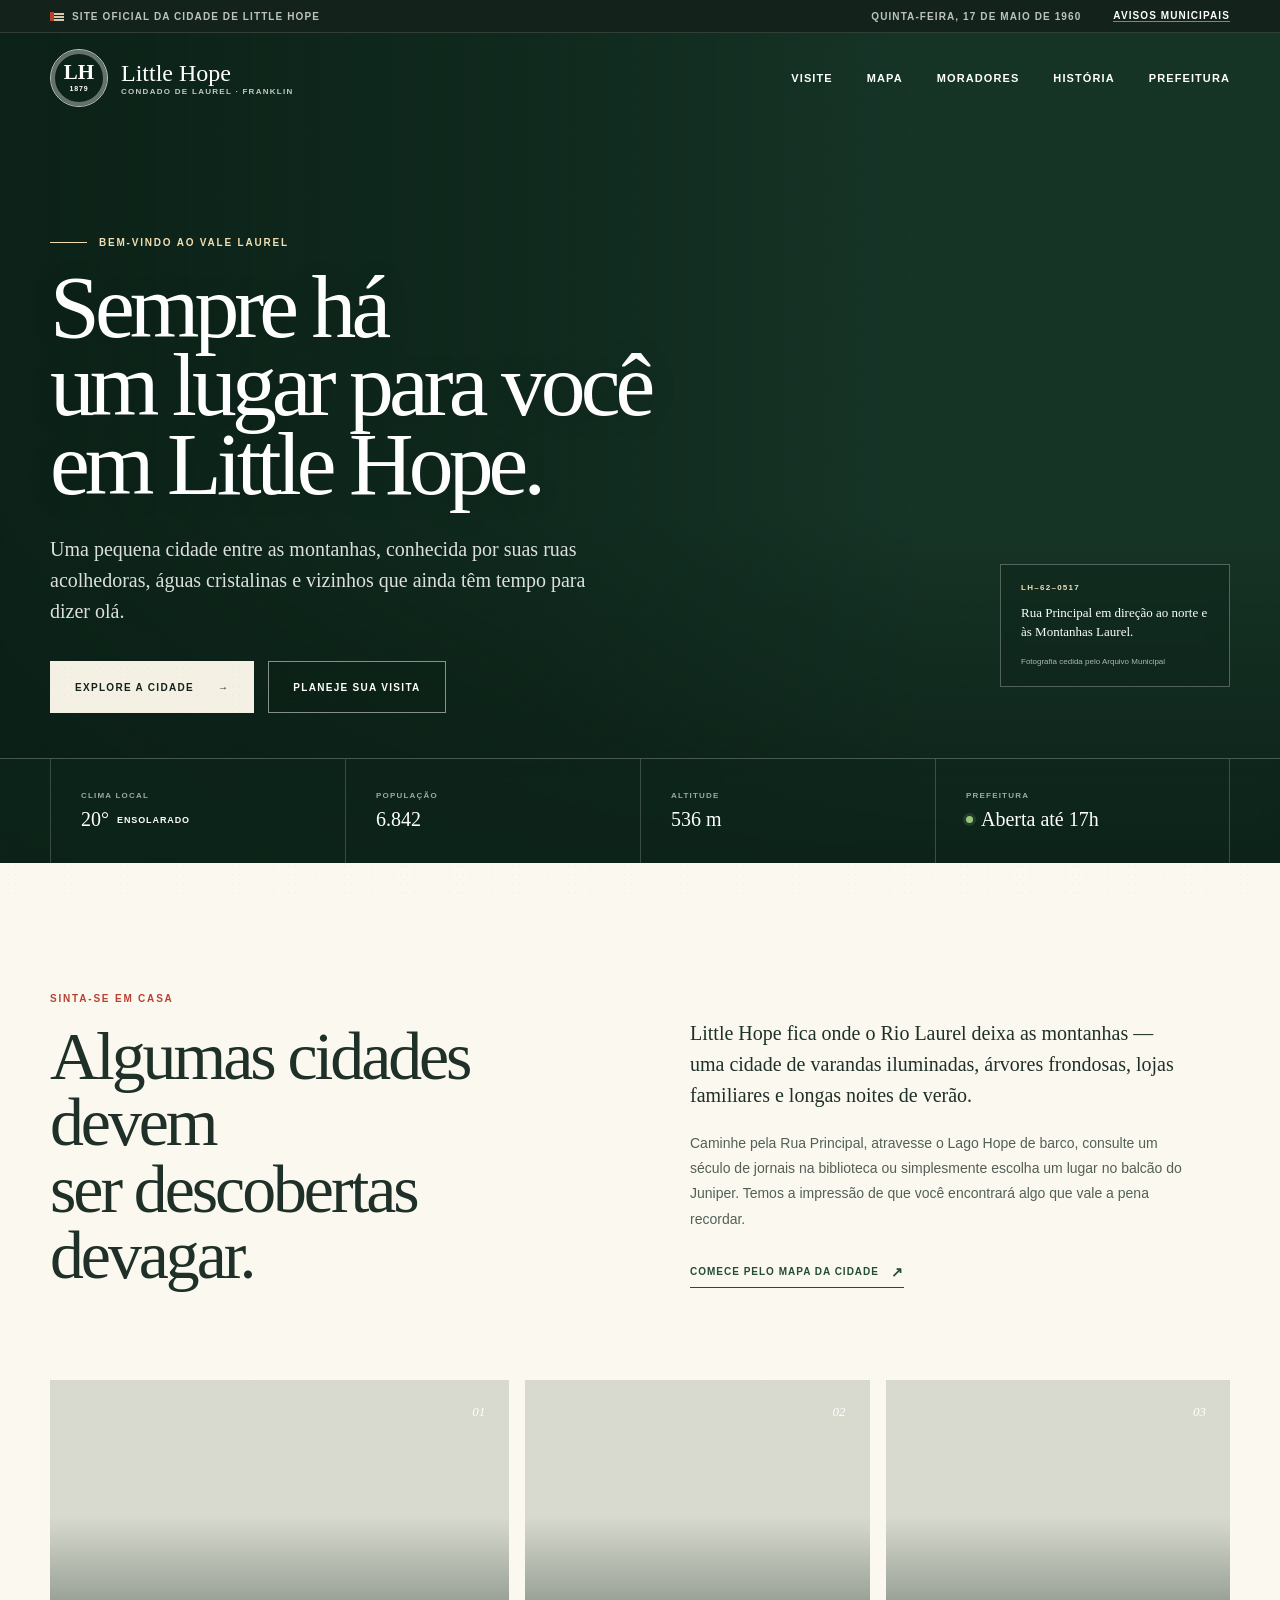
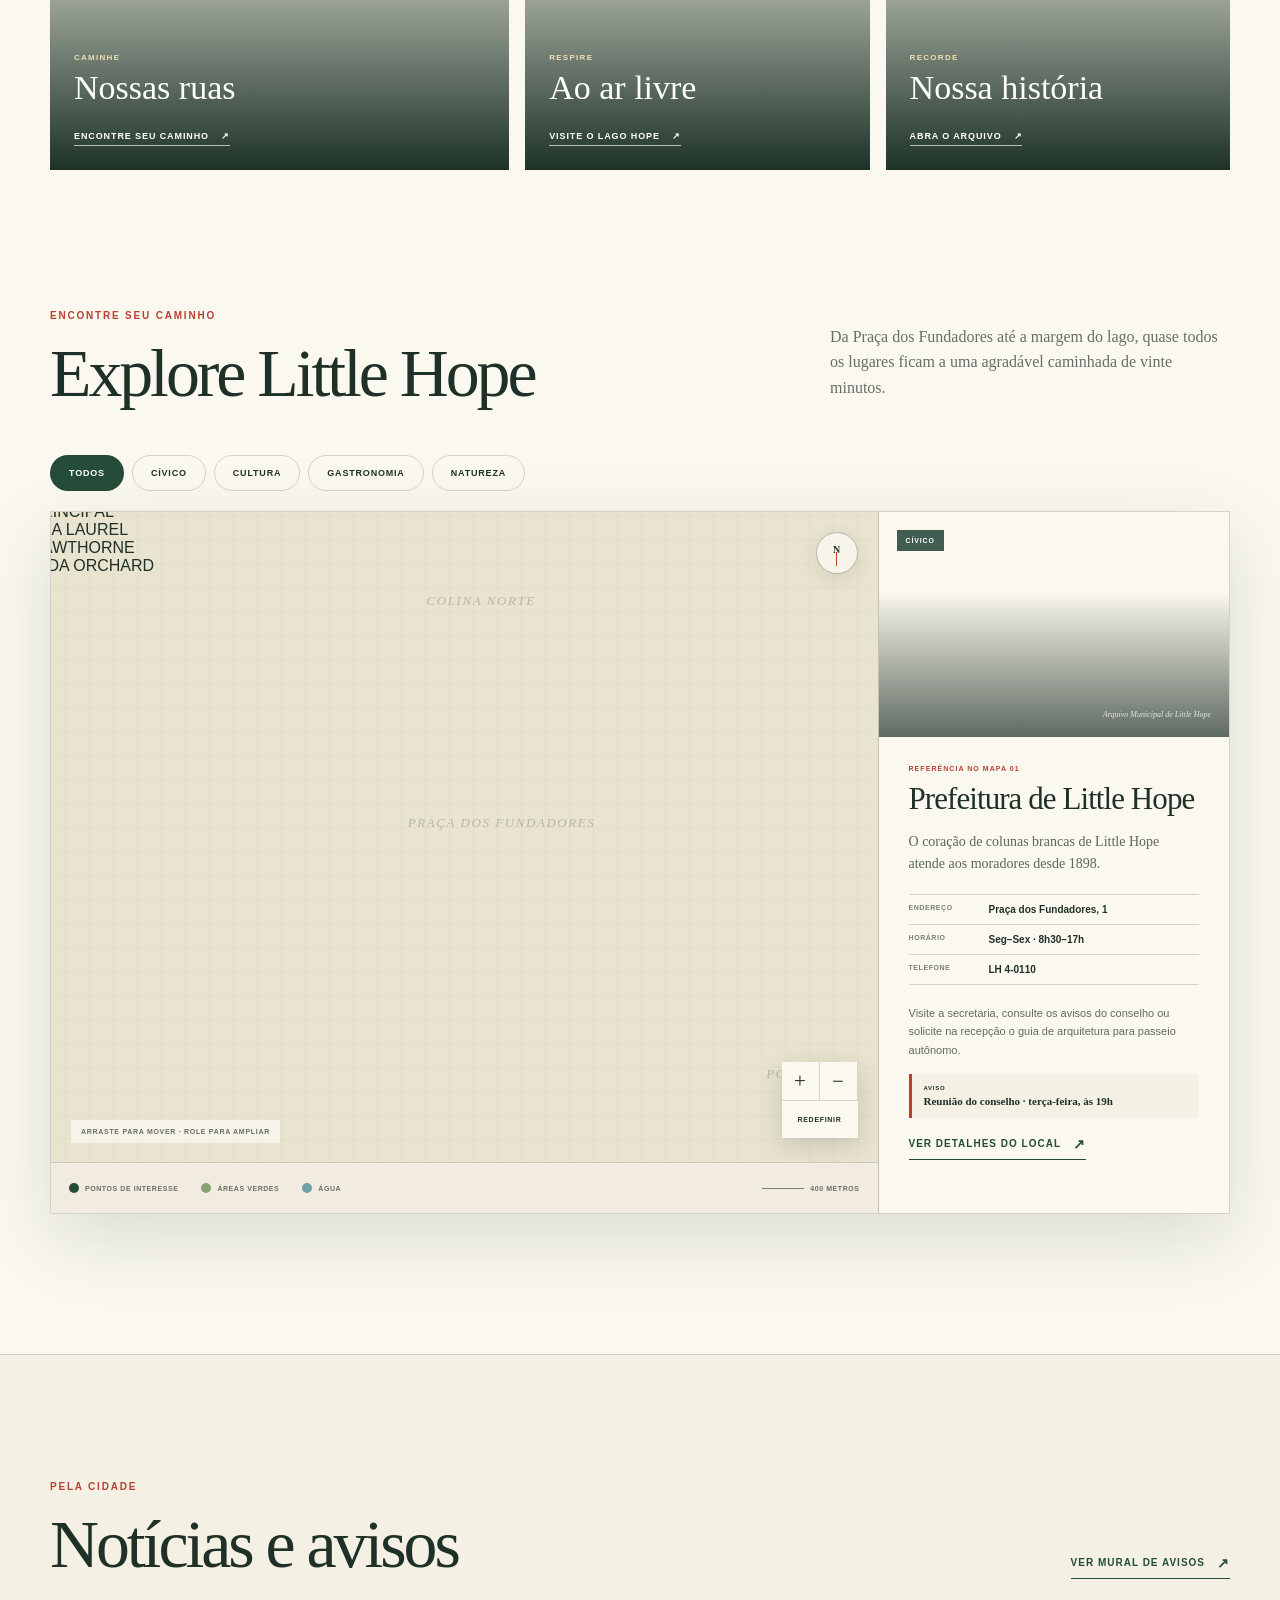
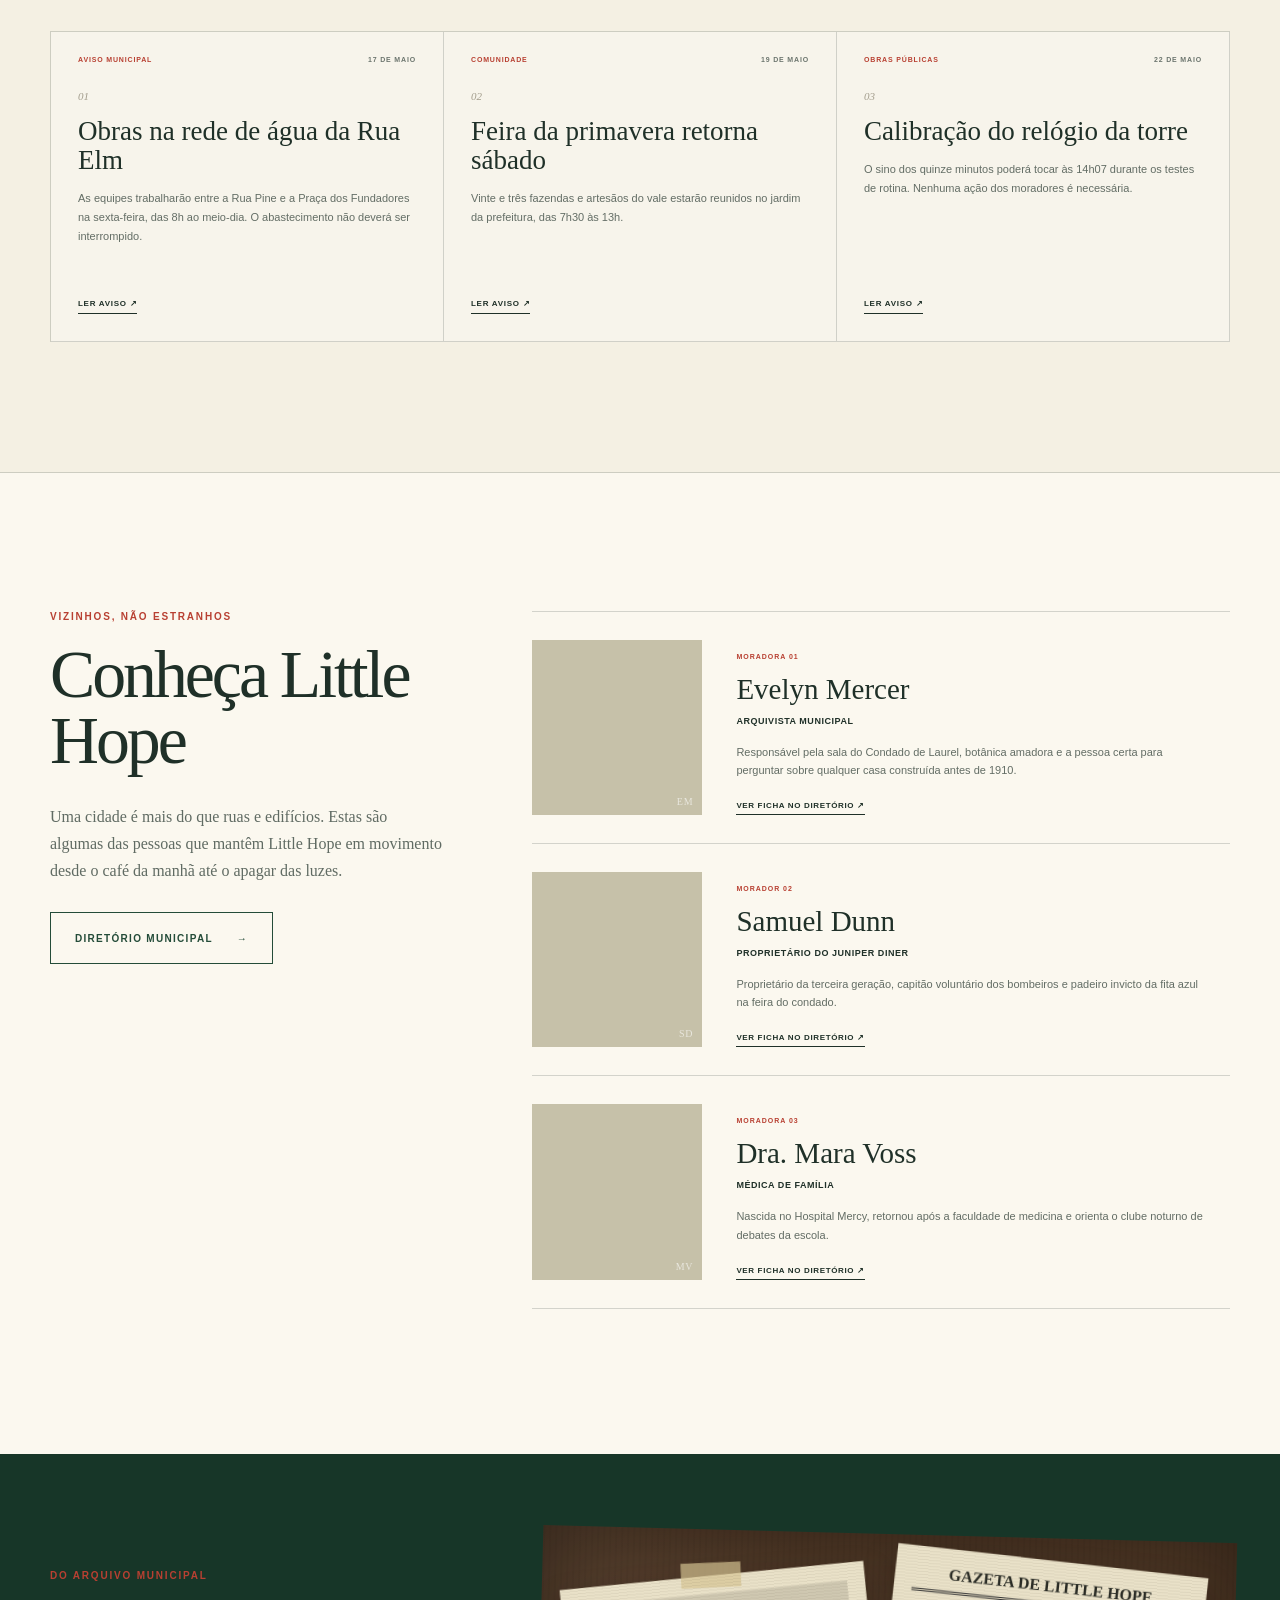
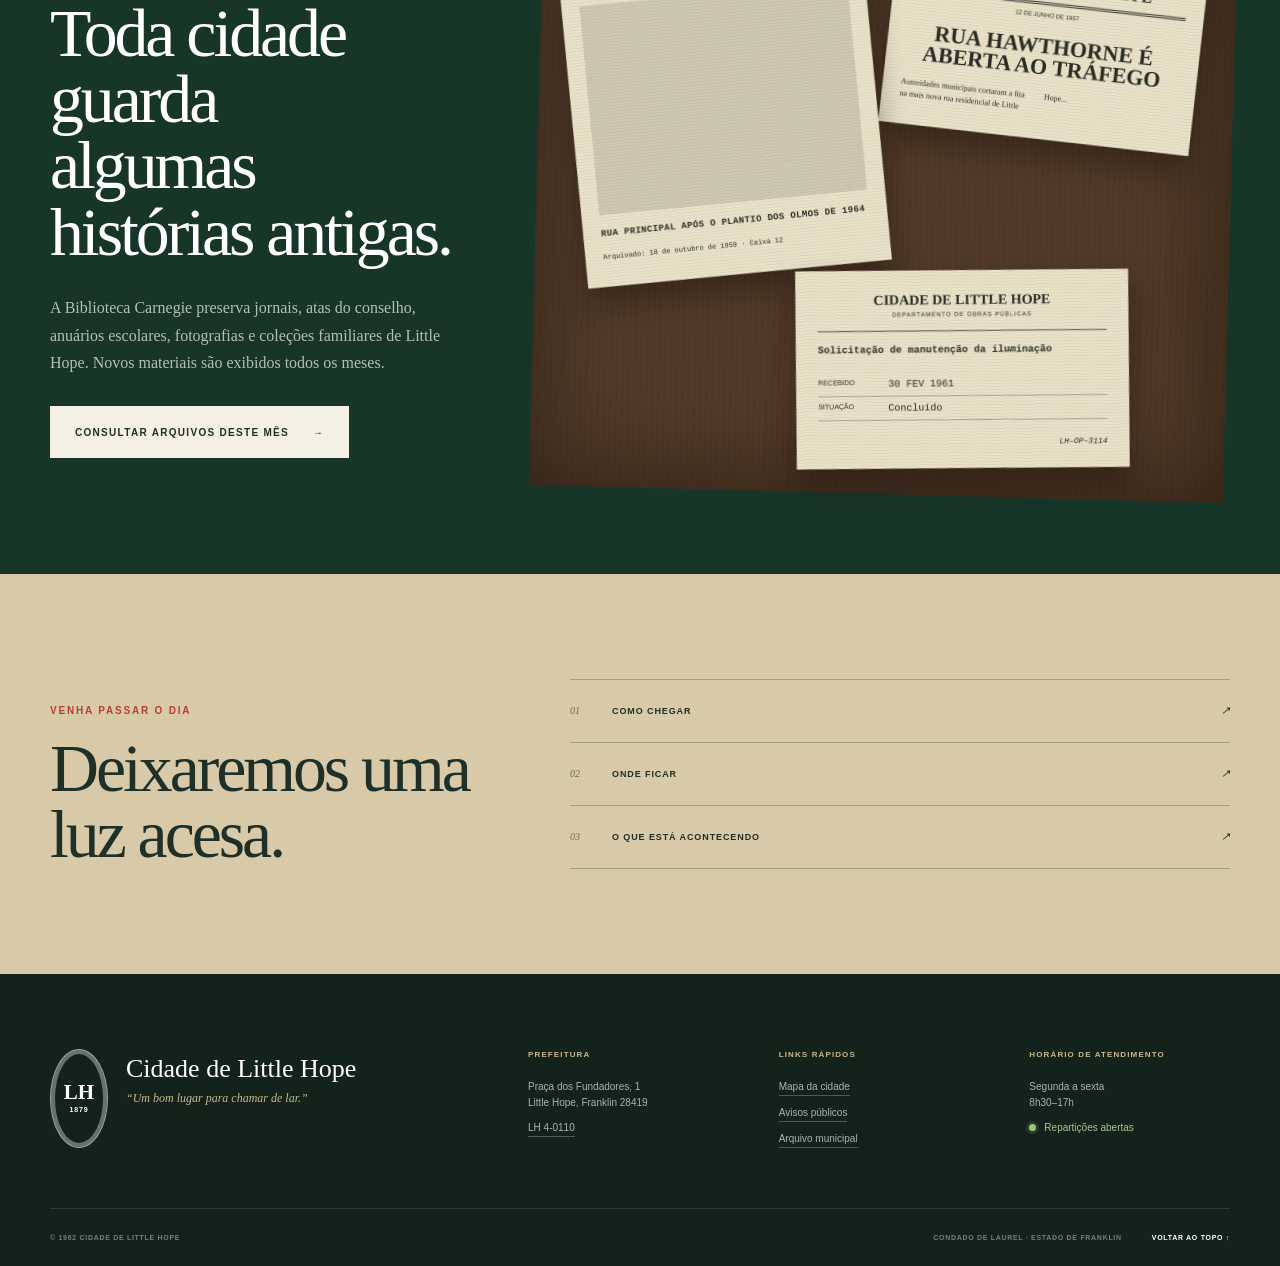
==== index.html @ f5006bf2 "fix organizacao de arquivos" ====
<!doctype html>
<html lang="pt-BR">

<head>
    <meta charset="utf-8">
    <meta name="viewport" content="width=device-width, initial-scale=1">
    <meta name="description" content="Planeje sua visita, explore o mapa e descubra a vida em Little Hope, Franklin.">
    <title>Little Hope, Franklin | Site Oficial da Cidade</title>
    <link rel="stylesheet" href="../CSSs/style.css">
</head>

<body>
    <a class="skip-link" href="#main-content">Ir para o conteúdo principal</a>

    <div class="civic-bar">
        <div class="section-shell civic-bar-inner">
            <span class="official-mark"><i></i> Site oficial da cidade de Little Hope</span>
            <span>Quinta-feira, 17 de maio de 1960</span>
            <a href="#notices">Avisos municipais</a>
        </div>
    </div>

    <header class="site-header" id="site-header">
        <div class="section-shell header-inner">
            <a class="town-brand" href="#top" aria-label="Página inicial de Little Hope">
                <span class="town-seal"><b>LH</b><i>1879</i></span>
                <span><b>Little Hope</b><small>Condado de Laurel · Franklin</small></span>
            </a>
            <button type="button" class="menu-button" id="menu-button" aria-expanded="false"
                aria-controls="primary-nav">
                <span></span><span></span><span></span><b>Abrir menu</b>
            </button>
            <nav id="primary-nav" class="primary-nav" aria-label="Navegação principal">
                <a href="#visit">Visite</a>
                <a href="#map">Mapa</a>
                <a href="#people">Moradores</a>
                <a href="#archives">História</a>
                <a href="#notices">Prefeitura</a>
            </nav>
        </div>
    </header>

    <main>
        <section class="hero" id="top" aria-labelledby="hero-title">
            <div class="hero-photo" role="img" aria-label="Rua Principal de Little Hope diante das Montanhas Laurel">
            </div>
            <div class="hero-scrim"></div>
            <div class="section-shell hero-inner">
                <div class="hero-copy">
                    <p class="hero-kicker"><span></span> Bem-vindo ao Vale Laurel</p>
                    <h1 id="hero-title">Sempre há<br>um lugar para você<br>em Little Hope.</h1>
                    <p>Uma pequena cidade entre as montanhas, conhecida por suas ruas acolhedoras, águas cristalinas e
                        vizinhos que ainda têm tempo para dizer olá.</p>
                    <div class="hero-actions">
                        <a class="button button-primary" href="#map">Explore a cidade <span>→</span></a>
                        <a class="button button-quiet" href="#visit">Planeje sua visita</a>
                    </div>
                </div>
                <div class="hero-postcard" aria-label="Legenda da fotografia">
                    <span>LH–62–0517</span>
                    <p>Rua Principal em direção ao norte e às Montanhas Laurel.</p>
                    <small>Fotografia cedida pelo Arquivo Municipal</small>
                </div>
            </div>
            <div class="hero-stats">
                <div class="section-shell hero-stats-inner">
                    <div><span>Clima local</span><b>20° <small>Ensolarado</small></b></div>
                    <div><span>População</span><b>6.842</b></div>
                    <div><span>Altitude</span><b>536 m</b></div>
                    <div><span>Prefeitura</span><b><i class="open-dot"></i> Aberta até 17h</b></div>
                </div>
            </div>
        </section>

        <div id="main-content">
            <section class="welcome section-shell" id="visit" aria-labelledby="welcome-title">
                <div class="welcome-intro">
                    <p class="eyebrow">Sinta-se em casa</p>
                    <h2 id="welcome-title">Algumas cidades devem<br>ser descobertas devagar.</h2>
                </div>
                <div class="welcome-copy">
                    <p class="large-copy">Little Hope fica onde o Rio Laurel deixa as montanhas — uma cidade de varandas
                        iluminadas, árvores frondosas, lojas familiares e longas noites de verão.</p>
                    <p>Caminhe pela Rua Principal, atravesse o Lago Hope de barco, consulte um século de jornais na
                        biblioteca ou simplesmente escolha um lugar no balcão do Juniper. Temos a impressão de que você
                        encontrará algo que vale a pena recordar.</p>
                    <a class="text-link" href="#map">Comece pelo mapa da cidade <span aria-hidden="true">↗</span></a>
                </div>
                <div class="welcome-cards">
                    <article class="welcome-card card-mainstreet">
                        <div class="card-index">01</div>
                        <div>
                            <p>Caminhe</p>
                            <h3>Nossas ruas</h3><a href="#map">Encontre seu caminho <span>↗</span></a>
                        </div>
                    </article>
                    <article class="welcome-card card-lake">
                        <div class="card-index">02</div>
                        <div>
                            <p>Respire</p>
                            <h3>Ao ar livre</h3><a href="#map">Visite o Lago Hope <span>↗</span></a>
                        </div>
                    </article>
                    <article class="welcome-card card-history">
                        <div class="card-index">03</div>
                        <div>
                            <p>Recorde</p>
                            <h3>Nossa história</h3><a href="#archives">Abra o arquivo <span>↗</span></a>
                        </div>
                    </article>
                </div>
            </section>

            <section class="map-section section-shell" id="map" aria-labelledby="map-title">
                <div class="section-heading map-heading">
                    <div>
                        <p class="eyebrow">Encontre seu caminho</p>
                        <h2 id="map-title">Explore Little Hope</h2>
                    </div>
                    <p>Da Praça dos Fundadores até a margem do lago, quase todos os lugares ficam a uma agradável
                        caminhada de vinte minutos.</p>
                </div>

                <div class="map-filter" aria-label="Filtrar locais do mapa">
                    <button type="button" class="active" data-category="All" aria-pressed="true">Todos</button>
                    <button type="button" data-category="Civic" aria-pressed="false">Cívico</button>
                    <button type="button" data-category="Culture" aria-pressed="false">Cultura</button>
                    <button type="button" data-category="Dining" aria-pressed="false">Gastronomia</button>
                    <button type="button" data-category="Outdoors" aria-pressed="false">Natureza</button>
                </div>

                <div class="map-layout">
                    <div class="map-frame">
                        <div class="map-viewport" id="map-viewport" role="application"
                            aria-label="Mapa interativo de Little Hope. Arraste para mover e use os controles de zoom.">
                            <div class="map-canvas" id="map-canvas">
                                <div class="map-mountains mountains-one"></div>
                                <div class="map-mountains mountains-two"></div>
                                <div class="map-river"></div>
                                <div class="map-lake"><span>LAGO HOPE</span></div>
                                <div class="railway"><span>FERROVIA DO VALE LAUREL</span></div>
                                <div class="road main-road"><span>RUA PRINCIPAL</span></div>
                                <div class="road laurel-road"><span>AVENIDA LAUREL</span></div>
                                <div class="road hawthorne-road"><span>RUA HAWTHORNE</span></div>
                                <div class="road orchard-road"><span>ALAMEDA ORCHARD</span></div>
                                <div class="park-patch park-one"></div>
                                <div class="park-patch park-two"></div>
                                <div class="orchard" aria-hidden="true">
                                    <i></i><i></i><i></i><i></i><i></i><i></i><i></i><i></i><i></i><i></i><i></i><i></i><i></i><i></i><i></i><i></i><i></i><i></i><i></i><i></i>
                                </div>
                                <div class="town-block block-one"></div>
                                <div class="town-block block-two"></div>
                                <div class="town-block block-three"></div>
                                <div class="town-block block-four"></div>
                                <div id="map-markers"></div>
                                <p class="map-district district-north">COLINA NORTE</p>
                                <p class="map-district district-center">PRAÇA DOS FUNDADORES</p>
                                <p class="map-district district-south">POMAR SUL</p>
                            </div>
                            <div class="map-compass" aria-hidden="true"><b>N</b><i></i></div>
                            <div class="map-controls" aria-label="Controles do mapa">
                                <button type="button" id="zoom-in" aria-label="Aumentar zoom">+</button>
                                <button type="button" id="zoom-out" aria-label="Diminuir zoom">−</button>
                                <button type="button" class="reset-map" id="reset-map">Redefinir</button>
                            </div>
                            <p class="map-hint">Arraste para mover · Role para ampliar</p>
                        </div>
                        <div class="map-key"><span><i class="key-civic"></i> Pontos de interesse</span><span><i
                                    class="key-park"></i> Áreas verdes</span><span><i class="key-water"></i>
                                Água</span><span class="map-scale">400 metros</span></div>
                    </div>

                    <aside class="place-panel" id="place-panel" aria-live="polite">
                        <div class="place-photo place-photo-town-hall" id="place-photo"><span
                                id="place-category">Cívico</span>
                            <p>Arquivo Municipal de Little Hope</p>
                        </div>
                        <div class="place-copy">
                            <p class="place-number" id="place-number">Referência no mapa 01</p>
                            <h3 id="place-name">Prefeitura de Little Hope</h3>
                            <p class="place-description" id="place-description">O coração de colunas brancas de Little
                                Hope atende aos moradores desde 1898.</p>
                            <dl>
                                <div>
                                    <dt>Endereço</dt>
                                    <dd id="place-address">Praça dos Fundadores, 1</dd>
                                </div>
                                <div>
                                    <dt>Horário</dt>
                                    <dd id="place-hours">Seg–Sex · 8h30–17h</dd>
                                </div>
                                <div>
                                    <dt>Telefone</dt>
                                    <dd id="place-phone">LH 4-0110</dd>
                                </div>
                            </dl>
                            <p class="place-detail" id="place-detail">Visite a secretaria, consulte os avisos do
                                conselho ou solicite na recepção o guia de arquitetura para passeio autônomo.</p>
                            <div class="place-note"><span>Aviso</span><b id="place-note">Reunião do conselho ·
                                    terça-feira, às 19h</b></div>
                            <button class="text-link" type="button">Ver detalhes do local <span>↗</span></button>
                        </div>
                    </aside>
                </div>
            </section>

            <section class="notices" id="notices" aria-labelledby="notices-title">
                <div class="section-shell">
                    <div class="section-heading notice-heading">
                        <div>
                            <p class="eyebrow">Pela cidade</p>
                            <h2 id="notices-title">Notícias e avisos</h2>
                        </div><a class="text-link" href="#notices">Ver mural de avisos <span>↗</span></a>
                    </div>
                    <div class="notice-grid">
                        <article class="notice-card">
                            <div class="notice-meta"><span>Aviso Municipal</span><time>17 de maio</time></div><span
                                class="notice-index">01</span>
                            <h3>Obras na rede de água da Rua Elm</h3>
                            <p>As equipes trabalharão entre a Rua Pine e a Praça dos Fundadores na sexta-feira, das 8h
                                ao meio-dia. O abastecimento não deverá ser interrompido.</p><a href="#notices">Ler
                                aviso <span>↗</span></a>
                        </article>
                        <article class="notice-card">
                            <div class="notice-meta"><span>Comunidade</span><time>19 de maio</time></div><span
                                class="notice-index">02</span>
                            <h3>Feira da primavera retorna sábado</h3>
                            <p>Vinte e três fazendas e artesãos do vale estarão reunidos no jardim da prefeitura, das
                                7h30 às 13h.</p><a href="#notices">Ler aviso <span>↗</span></a>
                        </article>
                        <article class="notice-card">
                            <div class="notice-meta"><span>Obras Públicas</span><time>22 de maio</time></div><span
                                class="notice-index">03</span>
                            <h3>Calibração do relógio da torre</h3>
                            <p>O sino dos quinze minutos poderá tocar às 14h07 durante os testes de rotina. Nenhuma ação
                                dos moradores é necessária.</p><a href="#notices">Ler aviso <span>↗</span></a>
                        </article>
                    </div>
                </div>
            </section>

            <section class="people section-shell" id="people" aria-labelledby="people-title">
                <div class="people-intro">
                    <p class="eyebrow">Vizinhos, não estranhos</p>
                    <h2 id="people-title">Conheça Little Hope</h2>
                    <p>Uma cidade é mais do que ruas e edifícios. Estas são algumas das pessoas que mantêm Little Hope
                        em movimento desde o café da manhã até o apagar das luzes.</p><a class="button button-outline"
                        href="#people">Diretório municipal <span>→</span></a>
                </div>
                <div class="resident-list">
                    <article class="resident-card">
                        <div class="resident-portrait portrait-elf" aria-hidden="true"><i
                                class="portrait-ear left"></i><i class="portrait-ear right"></i><span>EM</span></div>
                        <div class="resident-copy"><span>Moradora 01</span>
                            <h3>Evelyn Mercer</h3><b>Arquivista Municipal</b>
                            <p>Responsável pela sala do Condado de Laurel, botânica amadora e a pessoa certa para
                                perguntar sobre qualquer casa construída antes de 1910.</p><button type="button">Ver
                                ficha no diretório <span>↗</span></button>
                        </div>
                    </article>
                    <article class="resident-card">
                        <div class="resident-portrait portrait-dwarf" aria-hidden="true"><span>SD</span></div>
                        <div class="resident-copy"><span>Morador 02</span>
                            <h3>Samuel Dunn</h3><b>Proprietário do Juniper Diner</b>
                            <p>Proprietário da terceira geração, capitão voluntário dos bombeiros e padeiro invicto da
                                fita azul na feira do condado.</p><button type="button">Ver ficha no diretório
                                <span>↗</span></button>
                        </div>
                    </article>
                    <article class="resident-card">
                        <div class="resident-portrait portrait-tiefling" aria-hidden="true"><i
                                class="portrait-horn left"></i><i class="portrait-horn right"></i><span>MV</span></div>
                        <div class="resident-copy"><span>Moradora 03</span>
                            <h3>Dra. Mara Voss</h3><b>Médica de Família</b>
                            <p>Nascida no Hospital Mercy, retornou após a faculdade de medicina e orienta o clube
                                noturno de debates da escola.</p><button type="button">Ver ficha no diretório
                                <span>↗</span></button>
                        </div>
                    </article>
                </div>
            </section>

            <section class="archives" id="archives" aria-labelledby="archive-title">
                <div class="section-shell archive-layout">
                    <div class="archive-copy">
                        <p class="eyebrow">Do arquivo municipal</p>
                        <h2 id="archive-title">Toda cidade guarda<br>algumas histórias antigas.</h2>
                        <p>A Biblioteca Carnegie preserva jornais, atas do conselho, anuários escolares, fotografias e
                            coleções familiares de Little Hope. Novos materiais são exibidos todos os meses.</p><a
                            class="button button-cream" href="#archives">Consultar arquivos deste mês <span>→</span></a>
                    </div>
                    <div class="archive-desk" aria-label="Seleção de documentos municipais digitalizados">
                        <article class="archive-paper paper-photo"><span class="paper-tape"></span>
                            <div class="mini-photo"></div>
                            <p>RUA PRINCIPAL APÓS O PLANTIO DOS OLMOS DE 1964</p><small>Arquivado: 18 de outubro de 1959
                                · Caixa 12</small>
                        </article>
                        <article class="archive-paper paper-news">
                            <header>GAZETA DE LITTLE HOPE</header><time>12 de junho de 1957</time>
                            <h3>RUA HAWTHORNE É ABERTA AO TRÁFEGO</h3>
                            <div class="news-columns">Autoridades municipais cortaram a fita na mais nova rua
                                residencial de Little Hope...</div>
                        </article>
                        <article class="archive-paper paper-form"><b>CIDADE DE LITTLE HOPE</b><span>DEPARTAMENTO DE
                                OBRAS PÚBLICAS</span>
                            <hr>
                            <p>Solicitação de manutenção da iluminação</p>
                            <dl>
                                <div>
                                    <dt>Recebido</dt>
                                    <dd>30 FEV 1961</dd>
                                </div>
                                <div>
                                    <dt>Situação</dt>
                                    <dd>Concluído</dd>
                                </div>
                            </dl><i>LH–OP–3114</i>
                        </article>
                    </div>
                </div>
            </section>

            <section class="visitor-strip">
                <div class="section-shell visitor-strip-inner">
                    <div>
                        <p class="eyebrow">Venha passar o dia</p>
                        <h2>Deixaremos uma luz acesa.</h2>
                    </div>
                    <div class="visitor-actions"><a href="#map"><span>01</span><b>Como chegar</b><i>↗</i></a><a
                            href="#map"><span>02</span><b>Onde ficar</b><i>↗</i></a><a
                            href="#notices"><span>03</span><b>O que está acontecendo</b><i>↗</i></a></div>
                </div>
            </section>
        </div>
    </main>

    <footer class="site-footer">
        <div class="section-shell footer-main">
            <div class="footer-brand"><span class="town-seal town-seal-light"><b>LH</b><i>1879</i></span>
                <div>
                    <h2>Cidade de Little Hope</h2>
                    <p>“Um bom lugar para chamar de lar.”</p>
                </div>
            </div>
            <div class="footer-column">
                <h3>Prefeitura</h3>
                <p>Praça dos Fundadores, 1<br>Little Hope, Franklin 28419</p><a href="tel:+1555440110">LH 4-0110</a>
            </div>
            <div class="footer-column">
                <h3>Links rápidos</h3><a href="#map">Mapa da cidade</a><a href="#notices">Avisos públicos</a><a
                    href="#archives">Arquivo municipal</a>
            </div>
            <div class="footer-column">
                <h3>Horário de atendimento</h3>
                <p>Segunda a sexta<br>8h30–17h</p><span><i class="open-dot"></i> Repartições abertas</span>
            </div>
        </div>
        <div class="section-shell footer-bottom"><span>© 1962 Cidade de Little Hope</span><span>Condado de Laurel ·
                Estado de Franklin</span><a href="#top">Voltar ao topo ↑</a></div>
    </footer>

    <script src="little-hope.js"></script>
</body>

</html>
---- CSSs/style.css ----
@charset "UTF-8";

/*
 * Little Hope — folha de estilos principal
 *
 * Índice
 * 01. Variáveis de design
 * 02. Reset e estilos globais
 * 03. Utilitários de layout e acessibilidade
 * 04. Barra institucional e cabeçalho
 * 05. Hero e informações rápidas
 * 06. Componentes reutilizáveis
 * 07. Apresentação da cidade
 * 08. Mapa interativo
 * 09. Notícias e avisos
 * 10. Moradores
 * 11. Arquivo municipal
 * 12. Informações ao visitante
 * 13. Rodapé
 * 14. Responsividade
 * 15. Preferências de acessibilidade
 */

/* ========================================================================== 
   01. Variáveis de design
   ========================================================================== */

:root {
  --ink: #1f3028;
  --ink-deep: #13221b;
  --forest: #244c39;
  --forest-dark: #173628;
  --moss: #59745b;
  --sage: #9fac92;
  --cream: #f4f0e3;
  --paper: #fbf8ef;
  --sand: #d8caa8;
  --red: #b84032;
  --blue: #6f9fa7;
  --line: rgba(31, 48, 40, 0.18);
  --shadow: 0 24px 70px rgba(23, 54, 40, 0.14);
  --serif: Georgia, "Times New Roman", serif;
  --sans: Arial, Helvetica, sans-serif;
}

/* ========================================================================== 
   02. Reset e estilos globais
   ========================================================================== */

* {
  box-sizing: border-box;
}

html {
  scroll-behavior: smooth;
  scroll-padding-top: 110px;
}

body {
  margin: 0;
  background: var(--paper);
  color: var(--ink);
  font-family: var(--sans);
  -webkit-font-smoothing: antialiased;
}

body::before {
  position: fixed;
  inset: 0;
  z-index: 100;
  pointer-events: none;
  content: "";
  opacity: 0.025;
  background-image:
    radial-gradient(circle at 17% 23%, #18241e 0 0.6px, transparent 0.8px),
    radial-gradient(circle at 76% 68%, #18241e 0 0.5px, transparent 0.8px);
  background-size: 7px 9px, 11px 13px;
}

button,
a {
  font: inherit;
}

a {
  color: inherit;
  text-decoration: none;
}

button {
  color: inherit;
}

/* ========================================================================== 
   03. Utilitários de layout e acessibilidade
   ========================================================================== */

.skip-link {
  position: fixed;
  top: 12px;
  left: 12px;
  z-index: 999;
  padding: 12px 18px;
  background: var(--paper);
  color: var(--ink);
  transform: translateY(-180%);
  transition: transform 180ms ease;
}

.skip-link:focus {
  transform: translateY(0);
}

:focus-visible {
  outline: 3px solid #e3a936;
  outline-offset: 3px;
}

.section-shell {
  width: min(1180px, calc(100% - 56px));
  margin-inline: auto;
}

/* ========================================================================== 
   04. Barra institucional e cabeçalho
   ========================================================================== */

.civic-bar {
  position: relative;
  z-index: 40;
  border-bottom: 1px solid rgba(255, 255, 255, 0.13);
  background: var(--ink-deep);
  color: rgba(255, 255, 255, 0.72);
  font-size: 10px;
  font-weight: 700;
  letter-spacing: 0.11em;
  text-transform: uppercase;
}

.civic-bar-inner {
  min-height: 32px;
  display: flex;
  align-items: center;
  gap: 32px;
}

.civic-bar-inner > span:nth-child(2) {
  margin-left: auto;
}

.civic-bar a {
  color: #fff;
  border-bottom: 1px solid rgba(255, 255, 255, 0.45);
}

.official-mark {
  display: inline-flex;
  align-items: center;
  gap: 8px;
}

.official-mark i {
  width: 14px;
  height: 9px;
  display: inline-block;
  background: repeating-linear-gradient(0deg, #d8caa8 0 2px, transparent 2px 3px);
  border-left: 4px solid var(--red);
}

.site-header {
  position: absolute;
  top: 32px;
  left: 0;
  right: 0;
  z-index: 30;
  color: white;
  transition: background 250ms ease, color 250ms ease, box-shadow 250ms ease;
}

.site-header.scrolled {
  position: fixed;
  top: 0;
  color: var(--ink);
  background: rgba(251, 248, 239, 0.96);
  box-shadow: 0 8px 30px rgba(16, 34, 26, 0.1);
  backdrop-filter: blur(14px);
}

.header-inner {
  height: 92px;
  display: flex;
  align-items: center;
  justify-content: space-between;
}

.site-header.scrolled .header-inner {
  height: 76px;
}

.town-brand {
  display: flex;
  align-items: center;
  gap: 13px;
}

.town-seal {
  width: 58px;
  aspect-ratio: 1;
  display: grid;
  place-content: center;
  flex: 0 0 auto;
  text-align: center;
  color: white;
  border: 1px solid rgba(255, 255, 255, 0.72);
  border-radius: 50%;
  box-shadow: inset 0 0 0 3px transparent, inset 0 0 0 4px rgba(255, 255, 255, 0.36);
}

.site-header.scrolled .town-seal {
  color: var(--forest);
  border-color: var(--forest);
  box-shadow: inset 0 0 0 3px var(--paper), inset 0 0 0 4px rgba(36, 76, 57, 0.55);
}

.town-seal b {
  font-family: var(--serif);
  font-size: 21px;
  line-height: 0.85;
}

.town-seal i {
  margin-top: 4px;
  font-family: var(--sans);
  font-size: 7px;
  font-style: normal;
  font-weight: 700;
  letter-spacing: 0.13em;
}

.town-brand > span:last-child {
  display: flex;
  flex-direction: column;
  gap: 2px;
}

.town-brand > span:last-child b {
  font-family: var(--serif);
  font-size: 24px;
  font-weight: 500;
  line-height: 1;
}

.town-brand small {
  font-size: 8px;
  font-weight: 700;
  letter-spacing: 0.16em;
  text-transform: uppercase;
  opacity: 0.75;
}

.primary-nav {
  display: flex;
  align-items: center;
  gap: 34px;
  font-size: 11px;
  font-weight: 700;
  letter-spacing: 0.1em;
  text-transform: uppercase;
}

.primary-nav a {
  position: relative;
  padding-block: 12px;
}

.primary-nav a::after {
  position: absolute;
  right: 0;
  bottom: 4px;
  left: 0;
  height: 1px;
  content: "";
  background: currentColor;
  transform: scaleX(0);
  transform-origin: right;
  transition: transform 180ms ease;
}

.primary-nav a:hover::after,
.primary-nav a:focus-visible::after {
  transform: scaleX(1);
  transform-origin: left;
}

.menu-button {
  display: none;
}

/* ========================================================================== 
   05. Hero e informações rápidas
   ========================================================================== */

.hero {
  position: relative;
  min-height: 830px;
  display: flex;
  align-items: stretch;
  overflow: hidden;
  background: var(--forest-dark);
  color: white;
}

.hero-photo,
.hero-scrim {
  position: absolute;
  inset: 0;
}

.hero-photo {
  background-image: url("little-hope-main-street.png");
  background-size: cover;
  background-position: center 48%;
  transform: scale(1.015);
  animation: reveal-photo 1.25s cubic-bezier(0.2, 0.65, 0.25, 1) both;
}

.hero-scrim {
  background:
    linear-gradient(90deg, rgba(10, 30, 21, 0.83) 0%, rgba(10, 30, 21, 0.54) 40%, rgba(10, 30, 21, 0.06) 72%),
    linear-gradient(0deg, rgba(9, 24, 17, 0.68) 0%, transparent 42%);
}

@keyframes reveal-photo {
  from {
    opacity: 0;
    transform: scale(1.06);
  }

  to {
    opacity: 1;
    transform: scale(1.015);
  }
}

.hero-inner {
  position: relative;
  z-index: 2;
  padding-top: 196px;
  padding-bottom: 150px;
  display: flex;
  align-items: flex-end;
  justify-content: space-between;
}

.hero-copy {
  max-width: 710px;
}

.hero-kicker,
.eyebrow {
  margin: 0 0 20px;
  font-size: 10px;
  font-weight: 800;
  letter-spacing: 0.18em;
  text-transform: uppercase;
}

.hero-kicker {
  display: flex;
  align-items: center;
  gap: 12px;
  color: #f1dfb3;
}

.hero-kicker span {
  width: 37px;
  height: 1px;
  background: currentColor;
}

.hero h1 {
  margin: 0;
  font-family: var(--serif);
  font-size: clamp(62px, 7vw, 104px);
  font-weight: 400;
  letter-spacing: -0.055em;
  line-height: 0.88;
  text-shadow: 0 3px 28px rgba(0, 0, 0, 0.16);
}

.hero-copy > p:not(.hero-kicker) {
  max-width: 560px;
  margin: 30px 0 34px;
  font-family: var(--serif);
  font-size: 20px;
  line-height: 1.55;
  color: rgba(255, 255, 255, 0.86);
}

.hero-actions {
  display: flex;
  align-items: center;
  gap: 14px;
}

/* ========================================================================== 
   06. Componentes reutilizáveis
   ========================================================================== */

.button {
  min-height: 52px;
  display: inline-flex;
  align-items: center;
  justify-content: center;
  gap: 24px;
  padding: 0 24px;
  border: 1px solid transparent;
  font-size: 10px;
  font-weight: 800;
  letter-spacing: 0.13em;
  text-transform: uppercase;
  transition: background 180ms ease, color 180ms ease, border-color 180ms ease, transform 180ms ease;
}

.button:hover {
  transform: translateY(-2px);
}

.button-primary {
  color: var(--ink-deep);
  background: var(--cream);
}

.button-primary:hover {
  background: white;
}

.button-quiet {
  color: white;
  border-color: rgba(255, 255, 255, 0.5);
  background: rgba(9, 28, 20, 0.14);
  backdrop-filter: blur(8px);
}

.button-quiet:hover {
  border-color: white;
}

.hero-postcard {
  width: 230px;
  align-self: flex-end;
  margin-bottom: 26px;
  padding: 18px 20px;
  border: 1px solid rgba(255, 255, 255, 0.28);
  background: rgba(13, 34, 25, 0.35);
  backdrop-filter: blur(9px);
}

.hero-postcard span {
  display: block;
  margin-bottom: 12px;
  color: #f1dfb3;
  font-size: 8px;
  font-weight: 800;
  letter-spacing: 0.16em;
}

.hero-postcard p {
  margin: 0 0 8px;
  font-family: var(--serif);
  font-size: 13px;
  line-height: 1.45;
}

.hero-postcard small {
  font-size: 8px;
  line-height: 1.4;
  opacity: 0.66;
}

.hero-stats {
  position: absolute;
  right: 0;
  bottom: 0;
  left: 0;
  z-index: 3;
  border-top: 1px solid rgba(255, 255, 255, 0.24);
  background: rgba(15, 38, 28, 0.58);
  backdrop-filter: blur(9px);
}

.hero-stats-inner {
  min-height: 104px;
  display: grid;
  grid-template-columns: repeat(4, 1fr);
}

.hero-stats-inner > div {
  display: flex;
  flex-direction: column;
  justify-content: center;
  gap: 8px;
  padding-left: 30px;
  border-left: 1px solid rgba(255, 255, 255, 0.19);
}

.hero-stats-inner > div:last-child {
  border-right: 1px solid rgba(255, 255, 255, 0.19);
}

.hero-stats span {
  font-size: 8px;
  font-weight: 800;
  letter-spacing: 0.15em;
  text-transform: uppercase;
  opacity: 0.6;
}

.hero-stats b {
  display: flex;
  align-items: center;
  gap: 8px;
  font-family: var(--serif);
  font-size: 20px;
  font-weight: 400;
}

.hero-stats b small {
  font-family: var(--sans);
  font-size: 9px;
  font-weight: 700;
  letter-spacing: 0.1em;
  text-transform: uppercase;
}

.open-dot {
  width: 7px;
  height: 7px;
  display: inline-block;
  border-radius: 50%;
  background: #9ac77f;
  box-shadow: 0 0 0 3px rgba(154, 199, 127, 0.15);
}

/* ========================================================================== 
   07. Apresentação da cidade
   ========================================================================== */

.welcome {
  padding-top: 130px;
  padding-bottom: 140px;
  display: grid;
  grid-template-columns: 1fr 1fr;
  column-gap: 100px;
}

.eyebrow {
  color: var(--red);
}

.welcome h2,
.section-heading h2,
.people h2,
.archives h2,
.visitor-strip h2 {
  margin: 0;
  font-family: var(--serif);
  font-size: clamp(45px, 5.3vw, 75px);
  font-weight: 400;
  letter-spacing: -0.045em;
  line-height: 0.98;
}

.welcome-copy {
  padding-top: 25px;
}

.welcome-copy p {
  max-width: 500px;
  color: #526057;
  font-size: 14px;
  line-height: 1.8;
}

.welcome-copy .large-copy {
  margin-top: 0;
  color: var(--ink);
  font-family: var(--serif);
  font-size: 20px;
  line-height: 1.55;
}

.text-link {
  display: inline-flex;
  align-items: center;
  gap: 12px;
  margin-top: 18px;
  padding: 0 0 7px;
  border: 0;
  border-bottom: 1px solid currentColor;
  background: transparent;
  color: var(--forest);
  font-size: 10px;
  font-weight: 800;
  letter-spacing: 0.1em;
  text-transform: uppercase;
  cursor: pointer;
}

.text-link span {
  font-size: 14px;
  transition: transform 180ms ease;
}

.text-link:hover span {
  transform: translate(3px, -2px);
}

.welcome-cards {
  grid-column: 1 / -1;
  margin-top: 90px;
  display: grid;
  grid-template-columns: 1.2fr 0.9fr 0.9fr;
  gap: 16px;
}

.welcome-card {
  position: relative;
  min-height: 390px;
  display: flex;
  flex-direction: column;
  justify-content: space-between;
  padding: 24px;
  overflow: hidden;
  isolation: isolate;
  color: white;
  background-image: url("little-hope-main-street.png");
  background-size: auto 155%;
}

.welcome-card::before {
  position: absolute;
  inset: 0;
  z-index: -1;
  content: "";
  background: linear-gradient(0deg, rgba(13, 35, 25, 0.92), rgba(13, 35, 25, 0.04) 65%);
}

.welcome-card::after {
  position: absolute;
  inset: 0;
  z-index: -2;
  content: "";
  background: rgba(83, 106, 83, 0.16);
  transition: background 250ms ease;
}

.welcome-card:hover::after {
  background: transparent;
}

.card-mainstreet {
  background-position: 48% center;
}

.card-lake {
  background-position: 5% 22%;
}

.card-history {
  background-position: 92% 42%;
}

.card-index {
  align-self: flex-end;
  font-family: var(--serif);
  font-size: 13px;
  font-style: italic;
}

.welcome-card p {
  margin: 0 0 7px;
  font-size: 8px;
  font-weight: 800;
  letter-spacing: 0.16em;
  text-transform: uppercase;
  color: #f1dfb3;
}

.welcome-card h3 {
  margin: 0 0 18px;
  font-family: var(--serif);
  font-size: 34px;
  font-weight: 400;
}

.welcome-card a {
  display: inline-flex;
  align-items: center;
  gap: 12px;
  padding-bottom: 4px;
  border-bottom: 1px solid rgba(255, 255, 255, 0.65);
  font-size: 9px;
  font-weight: 800;
  letter-spacing: 0.1em;
  text-transform: uppercase;
}

/* ========================================================================== 
   08. Mapa interativo
   ========================================================================== */

.map-section {
  padding-bottom: 140px;
}

.section-heading {
  display: flex;
  align-items: flex-end;
  justify-content: space-between;
  gap: 70px;
}

.map-heading > p {
  max-width: 400px;
  margin: 0 0 7px;
  color: #647069;
  font-family: var(--serif);
  font-size: 16px;
  line-height: 1.6;
}

.map-filter {
  margin: 48px 0 20px;
  display: flex;
  align-items: center;
  gap: 8px;
}

.map-filter button {
  min-height: 36px;
  padding: 0 18px;
  border: 1px solid var(--line);
  border-radius: 999px;
  background: transparent;
  font-size: 9px;
  font-weight: 800;
  letter-spacing: 0.09em;
  text-transform: uppercase;
  cursor: pointer;
  transition: color 160ms ease, background 160ms ease;
}

.map-filter button.active,
.map-filter button:hover {
  color: white;
  background: var(--forest);
}

.map-layout {
  display: grid;
  grid-template-columns: minmax(0, 1.7fr) minmax(330px, 0.72fr);
  border: 1px solid var(--line);
  box-shadow: var(--shadow);
}

.map-frame {
  min-width: 0;
  border-right: 1px solid var(--line);
  background: #e8e2cf;
}

.map-viewport {
  position: relative;
  height: 650px;
  overflow: hidden;
  touch-action: none;
  cursor: grab;
  background: #dce2cc;
}

.map-viewport.is-dragging {
  cursor: grabbing;
}

.map-canvas {
  position: absolute;
  inset: -7%;
  min-width: 114%;
  min-height: 114%;
  overflow: hidden;
  transform-origin: center;
  background-color: #e9e4d0;
  background-image:
    linear-gradient(rgba(67, 94, 73, 0.045) 1px, transparent 1px),
    linear-gradient(90deg, rgba(67, 94, 73, 0.045) 1px, transparent 1px);
  background-size: 24px 24px;
  transition: transform 100ms linear;
}

.is-dragging .map-canvas {
  transition: none;
}

/* Marcadores, bairros e controles */

.map-marker {
  position: absolute;
  z-index: 8;
  width: 32px;
  height: 32px;
  display: grid;
  place-items: center;
  padding: 0;
  border: 2px solid var(--paper);
  border-radius: 50% 50% 50% 8px;
  background: var(--forest);
  color: white;
  box-shadow: 0 5px 14px rgba(18, 46, 34, 0.3);
  transform: translate(-50%, -100%) rotate(-45deg);
  cursor: pointer;
  transition: background 160ms ease, transform 160ms ease;
}

.map-marker > span {
  font-size: 8px;
  font-weight: 800;
  transform: rotate(45deg);
}

.map-marker strong {
  position: absolute;
  left: 42px;
  top: 21px;
  min-width: max-content;
  padding: 5px 7px;
  border: 1px solid rgba(31, 48, 40, 0.18);
  background: rgba(251, 248, 239, 0.9);
  color: var(--ink);
  font-size: 7px;
  font-weight: 800;
  letter-spacing: 0.06em;
  text-transform: uppercase;
  opacity: 0;
  pointer-events: none;
  transform: rotate(45deg) translateY(4px);
  transition: opacity 160ms ease, transform 160ms ease;
}

.map-marker:hover,
.map-marker.selected {
  background: var(--red);
  transform: translate(-50%, -100%) rotate(-45deg) scale(1.16);
}

.map-marker:hover strong,
.map-marker:focus-visible strong,
.map-marker.selected strong {
  opacity: 1;
  transform: rotate(45deg) translateY(0);
}

.map-district {
  position: absolute;
  margin: 0;
  color: rgba(52, 70, 52, 0.28);
  font-family: var(--serif);
  font-size: 13px;
  font-style: italic;
  letter-spacing: 0.12em;
}

.district-north {
  left: 46%;
  top: 17%;
}

.district-center {
  left: 44%;
  top: 47%;
}

.district-south {
  right: 9%;
  bottom: 17%;
}

.map-compass {
  position: absolute;
  right: 20px;
  top: 20px;
  width: 42px;
  aspect-ratio: 1;
  display: grid;
  place-items: center;
  border: 1px solid rgba(31, 48, 40, 0.3);
  border-radius: 50%;
  background: rgba(251, 248, 239, 0.82);
  box-shadow: 0 5px 20px rgba(31, 48, 40, 0.11);
}

.map-compass b {
  margin-top: -8px;
  font-family: var(--serif);
  font-size: 10px;
}

.map-compass i {
  position: absolute;
  top: 19px;
  width: 1px;
  height: 14px;
  background: var(--red);
}

.map-controls {
  position: absolute;
  right: 20px;
  bottom: 24px;
  display: grid;
  grid-template-columns: 38px 38px;
  background: var(--paper);
  box-shadow: 0 7px 24px rgba(31, 48, 40, 0.18);
}

.map-controls button {
  width: 38px;
  height: 38px;
  border: 0;
  border-right: 1px solid var(--line);
  background: var(--paper);
  font-family: var(--serif);
  font-size: 21px;
  cursor: pointer;
}

.map-controls button:hover {
  background: var(--cream);
}

.map-controls .reset-map {
  width: 76px;
  grid-column: 1 / -1;
  border-top: 1px solid var(--line);
  border-right: 0;
  font-family: var(--sans);
  font-size: 7px;
  font-weight: 800;
  letter-spacing: 0.1em;
  text-transform: uppercase;
}

.map-hint {
  position: absolute;
  left: 20px;
  bottom: 19px;
  margin: 0;
  padding: 8px 10px;
  background: rgba(251, 248, 239, 0.78);
  color: rgba(31, 48, 40, 0.67);
  font-size: 7px;
  font-weight: 800;
  letter-spacing: 0.1em;
  text-transform: uppercase;
}

.map-key {
  min-height: 51px;
  display: flex;
  align-items: center;
  gap: 23px;
  padding: 0 18px;
  border-top: 1px solid var(--line);
  background: #f1ecdf;
  color: #687068;
  font-size: 7px;
  font-weight: 800;
  letter-spacing: 0.08em;
  text-transform: uppercase;
}

.map-key > span {
  display: inline-flex;
  align-items: center;
  gap: 6px;
}

.map-key i {
  width: 10px;
  height: 10px;
  display: inline-block;
  border-radius: 50%;
}

.key-civic {
  background: var(--forest);
}

.key-park {
  background: #86a172;
}

.key-water {
  background: var(--blue);
}

.map-key .map-scale {
  margin-left: auto;
}

.map-scale::before {
  width: 42px;
  height: 1px;
  content: "";
  background: #798078;
}

/* Painel de detalhes do local selecionado */

.place-panel {
  min-width: 0;
  background: var(--paper);
}

.place-photo {
  position: relative;
  height: 225px;
  display: flex;
  flex-direction: column;
  justify-content: space-between;
  padding: 18px;
  isolation: isolate;
  background-image: url("little-hope-main-street.png");
  background-size: 270%;
  color: white;
}

.place-photo::after {
  position: absolute;
  inset: 0;
  z-index: -1;
  content: "";
  background: linear-gradient(0deg, rgba(20, 39, 29, 0.68), transparent 65%);
}

.place-photo-town-hall {
  background-position: 62% 45%;
}

.place-photo-library {
  background-position: 14% 52%;
}

.place-photo-starlight {
  background-position: 96% 50%;
}

.place-photo-juniper-diner {
  background-position: 85% 55%;
}

.place-photo-union-station {
  background-position: 49% 56%;
}

.place-photo-hope-park {
  background-position: 5% 15%;
}

.place-photo-mercy-hospital {
  background-position: 22% 62%;
}

.place-photo-saint-agnes {
  background-position: 66% 39%;
}

.place-photo > span {
  align-self: flex-start;
  padding: 7px 9px;
  background: rgba(19, 54, 40, 0.8);
  font-size: 7px;
  font-weight: 800;
  letter-spacing: 0.12em;
  text-transform: uppercase;
}

.place-photo p {
  align-self: flex-end;
  margin: 0;
  font-family: var(--serif);
  font-size: 8px;
  font-style: italic;
  opacity: 0.78;
}

.place-copy {
  padding: 28px 30px 32px;
}

.place-number {
  margin: 0 0 11px;
  color: var(--red);
  font-size: 7px;
  font-weight: 800;
  letter-spacing: 0.15em;
  text-transform: uppercase;
}

.place-copy h3 {
  margin: 0;
  font-family: var(--serif);
  font-size: 31px;
  font-weight: 400;
  letter-spacing: -0.03em;
  line-height: 1.05;
}

.place-description {
  margin: 15px 0 20px;
  color: #5a665e;
  font-family: var(--serif);
  font-size: 14px;
  line-height: 1.55;
}

.place-copy dl {
  margin: 0;
  border-top: 1px solid var(--line);
}

.place-copy dl > div {
  padding: 9px 0;
  display: grid;
  grid-template-columns: 72px 1fr;
  gap: 8px;
  border-bottom: 1px solid var(--line);
}

.place-copy dt {
  color: #7b807a;
  font-size: 7px;
  font-weight: 800;
  letter-spacing: 0.08em;
  text-transform: uppercase;
}

.place-copy dd {
  margin: 0;
  font-size: 10px;
  font-weight: 700;
}

.place-detail {
  margin: 19px 0 15px;
  color: #616b64;
  font-size: 11px;
  line-height: 1.65;
}

.place-note {
  padding: 11px 12px;
  display: flex;
  flex-direction: column;
  gap: 4px;
  border-left: 3px solid var(--red);
  background: var(--cream);
  font-family: var(--serif);
  font-size: 11px;
}

.place-note span {
  font-family: var(--sans);
  font-size: 6px;
  font-weight: 800;
  letter-spacing: 0.12em;
  text-transform: uppercase;
}

/* ========================================================================== 
   09. Notícias e avisos
   ========================================================================== */

.notices {
  padding: 126px 0 130px;
  background: var(--cream);
  border-top: 1px solid var(--line);
  border-bottom: 1px solid var(--line);
}

.notice-heading {
  margin-bottom: 52px;
}

.notice-grid {
  display: grid;
  grid-template-columns: repeat(3, 1fr);
  border-top: 1px solid var(--line);
  border-left: 1px solid var(--line);
}

.notice-card {
  position: relative;
  min-height: 310px;
  padding: 24px 27px 27px;
  display: flex;
  flex-direction: column;
  border-right: 1px solid var(--line);
  border-bottom: 1px solid var(--line);
  background: rgba(255, 255, 255, 0.28);
  transition: background 180ms ease, transform 180ms ease;
}

.notice-card:hover {
  z-index: 2;
  background: var(--paper);
  transform: translateY(-4px);
  box-shadow: 0 16px 35px rgba(31, 48, 40, 0.08);
}

.notice-meta {
  display: flex;
  justify-content: space-between;
  color: #6c756e;
  font-size: 7px;
  font-weight: 800;
  letter-spacing: 0.12em;
  text-transform: uppercase;
}

.notice-meta span {
  color: var(--red);
}

.notice-index {
  margin: 27px 0 15px;
  color: #a39d8d;
  font-family: var(--serif);
  font-size: 11px;
  font-style: italic;
}

.notice-card h3 {
  margin: 0 0 14px;
  font-family: var(--serif);
  font-size: 27px;
  font-weight: 400;
  line-height: 1.08;
}

.notice-card p {
  margin: 0;
  color: #636d65;
  font-size: 11px;
  line-height: 1.7;
}

.notice-card > a {
  align-self: flex-start;
  margin-top: auto;
  padding-bottom: 5px;
  border-bottom: 1px solid currentColor;
  font-size: 8px;
  font-weight: 800;
  letter-spacing: 0.09em;
  text-transform: uppercase;
}

/* ========================================================================== 
   10. Moradores
   ========================================================================== */

.people {
  padding-top: 138px;
  padding-bottom: 145px;
  display: grid;
  grid-template-columns: 0.72fr 1.28fr;
  gap: 90px;
}

.people-intro {
  align-self: start;
  position: sticky;
  top: 120px;
}

.people-intro > p:not(.eyebrow) {
  margin: 28px 0;
  color: #606b63;
  font-family: var(--serif);
  font-size: 16px;
  line-height: 1.7;
}

.button-outline {
  border-color: var(--forest);
  color: var(--forest);
}

.button-outline:hover {
  color: white;
  background: var(--forest);
}

.resident-list {
  border-top: 1px solid var(--line);
}

.resident-card {
  min-height: 230px;
  padding: 28px 0;
  display: grid;
  grid-template-columns: 170px 1fr;
  gap: 34px;
  border-bottom: 1px solid var(--line);
}

.resident-portrait {
  position: relative;
  min-height: 172px;
  display: grid;
  place-items: center;
  overflow: hidden;
  isolation: isolate;
  background: #c6c1a9;
}


.resident-portrait span {
  position: absolute;
  right: 9px;
  bottom: 8px;
  color: rgba(255, 255, 255, 0.6);
  font-family: var(--serif);
  font-size: 10px;
  letter-spacing: 0.08em;
}

.resident-copy {
  padding-top: 5px;
}

.resident-copy > span {
  color: var(--red);
  font-size: 7px;
  font-weight: 800;
  letter-spacing: 0.14em;
  text-transform: uppercase;
}

.resident-copy h3 {
  margin: 10px 0 4px;
  font-family: var(--serif);
  font-size: 29px;
  font-weight: 400;
}

.resident-copy > b {
  font-size: 9px;
  letter-spacing: 0.06em;
  text-transform: uppercase;
}

.resident-copy p {
  max-width: 470px;
  margin: 15px 0;
  color: #636d65;
  font-size: 11px;
  line-height: 1.65;
}

.resident-copy button {
  padding: 0 0 4px;
  border: 0;
  border-bottom: 1px solid var(--ink);
  background: transparent;
  font-size: 8px;
  font-weight: 800;
  letter-spacing: 0.08em;
  text-transform: uppercase;
  cursor: pointer;
}

/* ========================================================================== 
   11. Arquivo municipal
   ========================================================================== */

.archives {
  min-height: 720px;
  display: flex;
  align-items: center;
  overflow: hidden;
  background: var(--forest-dark);
  color: white;
}

.archive-layout {
  min-height: 720px;
  display: grid;
  grid-template-columns: 0.75fr 1.25fr;
  gap: 70px;
  align-items: center;
}

.archive-copy p:not(.eyebrow) {
  max-width: 430px;
  margin: 28px 0 30px;
  color: rgba(255, 255, 255, 0.68);
  font-family: var(--serif);
  font-size: 16px;
  line-height: 1.7;
}

.button-cream {
  background: var(--cream);
  color: var(--ink);
}

.button-cream:hover {
  background: white;
}

.archive-desk {
  position: relative;
  height: 560px;
  background:
    linear-gradient(110deg, rgba(255, 255, 255, 0.04), transparent 30%),
    repeating-linear-gradient(90deg, rgba(16, 9, 4, 0.05) 0 2px, transparent 2px 6px),
    #513a28;
  box-shadow: inset 0 0 90px rgba(15, 9, 4, 0.52);
  transform: rotate(1.5deg);
}

.archive-paper {
  position: absolute;
  color: #282a24;
  background: #e9e1c8;
  box-shadow: 0 15px 30px rgba(12, 8, 4, 0.35);
}

.archive-paper::after {
  position: absolute;
  inset: 0;
  pointer-events: none;
  content: "";
  opacity: 0.08;
  background: repeating-linear-gradient(0deg, #5b513f 0 1px, transparent 1px 3px);
}

.paper-photo {
  left: 5%;
  top: 8%;
  z-index: 2;
  width: 44%;
  padding: 18px 18px 24px;
  transform: rotate(-7deg);
}

.paper-tape {
  position: absolute;
  left: 40%;
  top: -13px;
  width: 60px;
  height: 25px;
  background: rgba(214, 197, 146, 0.68);
  transform: rotate(3deg);
}

.mini-photo {
  height: 210px;
  background-image: linear-gradient(rgba(87, 67, 38, 0.18), rgba(87, 67, 38, 0.18)), url("little-hope-main-street.png");
  background-size: cover;
  background-position: center;
  filter: sepia(0.7) contrast(0.9) saturate(0.45);
}

.paper-photo p {
  margin: 14px 0 6px;
  font-family: "Courier New", monospace;
  font-size: 9px;
  font-weight: 700;
  letter-spacing: 0.04em;
}

.paper-photo small {
  font-family: "Courier New", monospace;
  font-size: 7px;
}

.paper-news {
  right: 5%;
  top: 4%;
  width: 45%;
  padding: 17px 18px 24px;
  transform: rotate(5deg);
}

.paper-news header {
  padding-bottom: 7px;
  border-bottom: 3px double #333;
  font-family: var(--serif);
  font-size: 16px;
  font-weight: 700;
  text-align: center;
}

.paper-news time {
  display: block;
  margin: 7px 0 18px;
  font-size: 6px;
  text-align: center;
  text-transform: uppercase;
}

.paper-news h3 {
  margin: 0 0 13px;
  font-family: var(--serif);
  font-size: 22px;
  line-height: 0.95;
  text-align: center;
}

.news-columns {
  font-family: var(--serif);
  font-size: 8px;
  line-height: 1.5;
  column-count: 2;
  column-gap: 12px;
}

.paper-form {
  right: 14%;
  bottom: 5%;
  z-index: 3;
  width: 48%;
  padding: 22px;
  transform: rotate(-2deg);
}

.paper-form > b,
.paper-form > span {
  display: block;
  text-align: center;
}

.paper-form > b {
  font-family: var(--serif);
  font-size: 14px;
}

.paper-form > span {
  margin-top: 3px;
  font-size: 6px;
  letter-spacing: 0.15em;
}

.paper-form hr {
  margin: 13px 0;
  border: 0;
  border-top: 1px solid #555;
}

.paper-form > p {
  font-family: "Courier New", monospace;
  font-size: 10px;
  font-weight: 700;
}

.paper-form dl {
  margin: 17px 0;
}

.paper-form dl div {
  display: grid;
  grid-template-columns: 70px 1fr;
  padding: 6px 0;
  border-bottom: 1px solid rgba(51, 51, 51, 0.35);
}

.paper-form dt {
  font-size: 7px;
  text-transform: uppercase;
}

.paper-form dd {
  margin: 0;
  font-family: "Courier New", monospace;
  font-size: 10px;
}

.paper-form > i {
  display: block;
  text-align: right;
  font-family: "Courier New", monospace;
  font-size: 8px;
}

/* ========================================================================== 
   12. Informações ao visitante
   ========================================================================== */

.visitor-strip {
  padding: 105px 0;
  background: var(--sand);
}

.visitor-strip-inner {
  display: grid;
  grid-template-columns: 0.8fr 1.2fr;
  gap: 80px;
  align-items: end;
}

.visitor-actions {
  border-top: 1px solid rgba(31, 48, 40, 0.28);
}

.visitor-actions a {
  min-height: 63px;
  display: grid;
  grid-template-columns: 42px 1fr auto;
  align-items: center;
  border-bottom: 1px solid rgba(31, 48, 40, 0.28);
  font-size: 11px;
}

.visitor-actions a:hover b {
  transform: translateX(5px);
}

.visitor-actions span {
  font-family: var(--serif);
  font-size: 10px;
  font-style: italic;
  color: #6d6a5b;
}

.visitor-actions b {
  font-size: 9px;
  letter-spacing: 0.1em;
  text-transform: uppercase;
  transition: transform 160ms ease;
}

/* ========================================================================== 
   13. Rodapé
   ========================================================================== */

.site-footer {
  background: var(--ink-deep);
  color: white;
}

.footer-main {
  padding: 75px 0 60px;
  display: grid;
  grid-template-columns: 1.6fr repeat(3, 0.75fr);
  gap: 50px;
}

.footer-brand {
  display: flex;
  gap: 18px;
}

.town-seal-light {
  color: white;
  border-color: rgba(255, 255, 255, 0.6);
}

.footer-brand h2 {
  margin: 5px 0 7px;
  font-family: var(--serif);
  font-size: 26px;
  font-weight: 400;
}

.footer-brand p {
  margin: 0;
  color: #c9b889;
  font-family: var(--serif);
  font-size: 12px;
  font-style: italic;
}

.footer-column {
  display: flex;
  flex-direction: column;
  align-items: flex-start;
  gap: 9px;
  color: rgba(255, 255, 255, 0.65);
  font-size: 10px;
  line-height: 1.6;
}

.footer-column h3 {
  margin: 0 0 8px;
  color: #c9b889;
  font-size: 8px;
  font-weight: 800;
  letter-spacing: 0.14em;
  text-transform: uppercase;
}

.footer-column p {
  margin: 0;
}

.footer-column a {
  border-bottom: 1px solid rgba(255, 255, 255, 0.25);
}

.footer-column span {
  display: flex;
  align-items: center;
  gap: 8px;
  color: #a7c58f;
}

.footer-bottom {
  min-height: 58px;
  display: flex;
  align-items: center;
  gap: 30px;
  border-top: 1px solid rgba(255, 255, 255, 0.11);
  color: rgba(255, 255, 255, 0.42);
  font-size: 7px;
  font-weight: 800;
  letter-spacing: 0.1em;
  text-transform: uppercase;
}

.footer-bottom span:nth-child(2) {
  margin-left: auto;
}

.footer-bottom a {
  color: white;
}

/* ========================================================================== 
   14. Responsividade
   ========================================================================== */

/* Notebooks e tablets em orientação horizontal */
@media (max-width: 1040px) {
  .primary-nav {
    gap: 20px;
  }

  .hero h1 {
    font-size: clamp(62px, 8.3vw, 86px);
  }

  .hero-postcard {
    display: none;
  }

  .welcome {
    column-gap: 60px;
  }

  .map-layout {
    grid-template-columns: minmax(0, 1.35fr) minmax(300px, 0.65fr);
  }

  .map-viewport {
    height: 590px;
  }

  .place-copy {
    padding-inline: 24px;
  }

  .place-copy h3 {
    font-size: 27px;
  }

  .archive-layout {
    gap: 36px;
  }

  .paper-photo,
  .paper-news {
    width: 49%;
  }

  .footer-main {
    grid-template-columns: 1.3fr repeat(3, 0.75fr);
    gap: 32px;
  }
}

/* Tablets e telas intermediárias */
@media (max-width: 820px) {
  .section-shell {
    width: min(100% - 38px, 680px);
  }

  .civic-bar-inner > span:nth-child(2) {
    display: none;
  }

  .civic-bar-inner {
    justify-content: space-between;
  }

  .site-header {
    top: 32px;
  }

  .header-inner,
  .site-header.scrolled .header-inner {
    height: 74px;
  }

  .town-seal {
    width: 49px;
  }

  .town-brand > span:last-child b {
    font-size: 21px;
  }

  .menu-button {
    width: 52px;
    height: 52px;
    display: grid;
    place-content: center;
    gap: 4px;
    border: 1px solid currentColor;
    background: transparent;
    cursor: pointer;
  }

  .menu-button span {
    width: 17px;
    height: 1px;
    display: block;
    background: currentColor;
  }

  .menu-button b {
    position: absolute;
    width: 1px;
    height: 1px;
    overflow: hidden;
    clip-path: inset(50%);
  }

  .primary-nav {
    position: absolute;
    top: 74px;
    right: 19px;
    left: 19px;
    display: none;
    align-items: stretch;
    gap: 0;
    padding: 12px 20px 18px;
    color: var(--ink);
    background: var(--paper);
    box-shadow: var(--shadow);
  }

  .primary-nav.open {
    display: flex;
    flex-direction: column;
  }

  .primary-nav a {
    padding: 15px 5px;
    border-bottom: 1px solid var(--line);
  }

  .hero {
    min-height: 790px;
  }

  .hero-photo {
    background-position: 58% center;
  }

  .hero-scrim {
    background:
      linear-gradient(90deg, rgba(10, 30, 21, 0.79), rgba(10, 30, 21, 0.25)),
      linear-gradient(0deg, rgba(9, 24, 17, 0.78), transparent 55%);
  }

  .hero-inner {
    padding-top: 160px;
    align-items: center;
  }

  .hero h1 {
    font-size: clamp(58px, 12vw, 84px);
  }

  .hero-copy {
    max-width: 620px;
  }

  .hero-stats-inner {
    grid-template-columns: repeat(2, 1fr);
  }

  .hero-stats-inner > div {
    min-height: 64px;
    padding-left: 18px;
    border-top: 1px solid rgba(255, 255, 255, 0.14);
  }

  .hero-stats-inner > div:nth-child(odd) {
    border-left: 0;
  }

  .hero-stats b {
    font-size: 16px;
  }

  .welcome {
    padding-block: 100px;
    grid-template-columns: 1fr;
  }

  .welcome-copy {
    padding-top: 36px;
  }

  .welcome-cards {
    grid-template-columns: 1fr 1fr;
    margin-top: 65px;
  }

  .welcome-card:first-child {
    grid-column: 1 / -1;
  }

  .welcome-card {
    min-height: 330px;
  }

  .section-heading {
    align-items: flex-start;
    flex-direction: column;
    gap: 26px;
  }

  .map-layout {
    grid-template-columns: 1fr;
  }

  .map-frame {
    border-right: 0;
    border-bottom: 1px solid var(--line);
  }

  .map-viewport {
    height: 570px;
  }

  .place-panel {
    display: grid;
    grid-template-columns: 0.8fr 1.2fr;
  }

  .place-photo {
    height: 100%;
    min-height: 420px;
    background-size: auto 100%;
  }

  .notice-grid {
    grid-template-columns: 1fr;
  }

  .notice-card {
    min-height: 260px;
  }

  .people {
    grid-template-columns: 1fr;
    gap: 60px;
  }

  .people-intro {
    position: static;
  }

  .archive-layout {
    grid-template-columns: 1fr;
    padding-block: 90px;
  }

  .archives,
  .archive-layout {
    min-height: auto;
  }

  .archive-copy {
    max-width: 620px;
  }

  .archive-desk {
    width: 100%;
  }

  .visitor-strip-inner {
    grid-template-columns: 1fr;
    gap: 50px;
  }

  .footer-main {
    grid-template-columns: 1fr 1fr;
  }

  .footer-brand {
    grid-column: 1 / -1;
    margin-bottom: 18px;
  }
}

/* Celulares */
@media (max-width: 560px) {
  .section-shell {
    width: calc(100% - 28px);
  }

  .official-mark,
  .civic-bar a {
    font-size: 7px;
  }

  .town-seal {
    width: 45px;
  }

  .town-brand > span:last-child b {
    font-size: 19px;
  }

  .town-brand small {
    font-size: 6px;
  }

  .hero {
    min-height: 760px;
  }

  .hero-inner {
    padding-top: 148px;
    padding-bottom: 190px;
  }

  .hero h1 {
    font-size: clamp(49px, 16vw, 68px);
    line-height: 0.91;
  }

  .hero-copy > p:not(.hero-kicker) {
    margin-top: 24px;
    font-size: 17px;
  }

  .hero-actions {
    align-items: stretch;
    flex-direction: column;
  }

  .hero-actions .button,
  .hero-stats-inner {
    width: 100%;
  }

  .hero-stats-inner > div {
    min-width: 0;
    padding-left: 14px;
  }

  .hero-stats span {
    font-size: 6px;
  }

  .hero-stats b {
    font-size: 14px;
  }

  .welcome {
    padding-block: 80px;
  }

  .welcome h2,
  .section-heading h2,
  .people h2,
  .archives h2,
  .visitor-strip h2 {
    font-size: 46px;
  }

  .welcome-cards {
    grid-template-columns: 1fr;
  }

  .welcome-card:first-child {
    grid-column: auto;
  }

  .welcome-card {
    min-height: 330px;
  }

  .map-section {
    padding-bottom: 90px;
  }

  .map-filter {
    max-width: 100%;
    margin-top: 35px;
    padding-bottom: 7px;
    overflow-x: auto;
  }

  .map-filter button,
  .map-key > span {
    flex: 0 0 auto;
  }

  .map-layout {
    margin-inline: -14px;
  }

  .map-viewport {
    height: 490px;
  }

  .map-key {
    gap: 10px;
    overflow-x: auto;
  }

  .place-panel {
    display: block;
  }

  .place-photo {
    height: 210px;
    min-height: 0;
    background-size: 270%;
  }

  .place-copy {
    padding: 25px 22px 30px;
  }

  .map-marker strong,
  .map-hint {
    display: none;
  }

  .notices {
    padding-block: 90px;
  }

  .notice-heading {
    margin-bottom: 40px;
  }

  .people {
    padding-block: 95px;
  }

  .resident-card {
    grid-template-columns: 118px 1fr;
    gap: 20px;
  }

  .resident-portrait {
    min-height: 155px;
  }

  .resident-portrait::before {
    width: 88px;
  }

  .portrait-ear.left {
    left: 20px;
  }

  .portrait-ear.right {
    right: 20px;
  }

  .portrait-horn.left {
    left: 29px;
  }

  .portrait-horn.right {
    right: 29px;
  }

  .resident-copy h3 {
    font-size: 24px;
  }

  .archive-layout {
    padding-block: 80px;
  }

  .archive-desk {
    height: 455px;
    margin-top: 20px;
  }

  .mini-photo {
    height: 150px;
  }

  .paper-photo {
    padding: 12px 12px 18px;
  }

  .paper-photo p {
    font-size: 6px;
  }

  .paper-photo small {
    font-size: 5px;
  }

  .paper-news {
    padding: 12px;
  }

  .paper-news header {
    font-size: 10px;
  }

  .paper-news h3 {
    font-size: 15px;
  }

  .paper-form {
    width: 60%;
    padding: 15px;
  }

  .visitor-strip {
    padding-block: 80px;
  }

  .footer-main {
    grid-template-columns: 1fr;
  }

  .footer-brand {
    grid-column: auto;
  }

  .footer-bottom {
    padding-block: 20px;
    align-items: flex-start;
    flex-direction: column;
    gap: 9px;
  }

  .footer-bottom span:nth-child(2) {
    margin-left: 0;
  }
}

/* ========================================================================== 
   15. Preferências de acessibilidade
   ========================================================================== */

@media (prefers-reduced-motion: reduce) {
  *,
  *::before,
  *::after {
    scroll-behavior: auto !important;
    animation-duration: 0.01ms !important;
    animation-iteration-count: 1 !important;
    transition-duration: 0.01ms !important;
  }
}
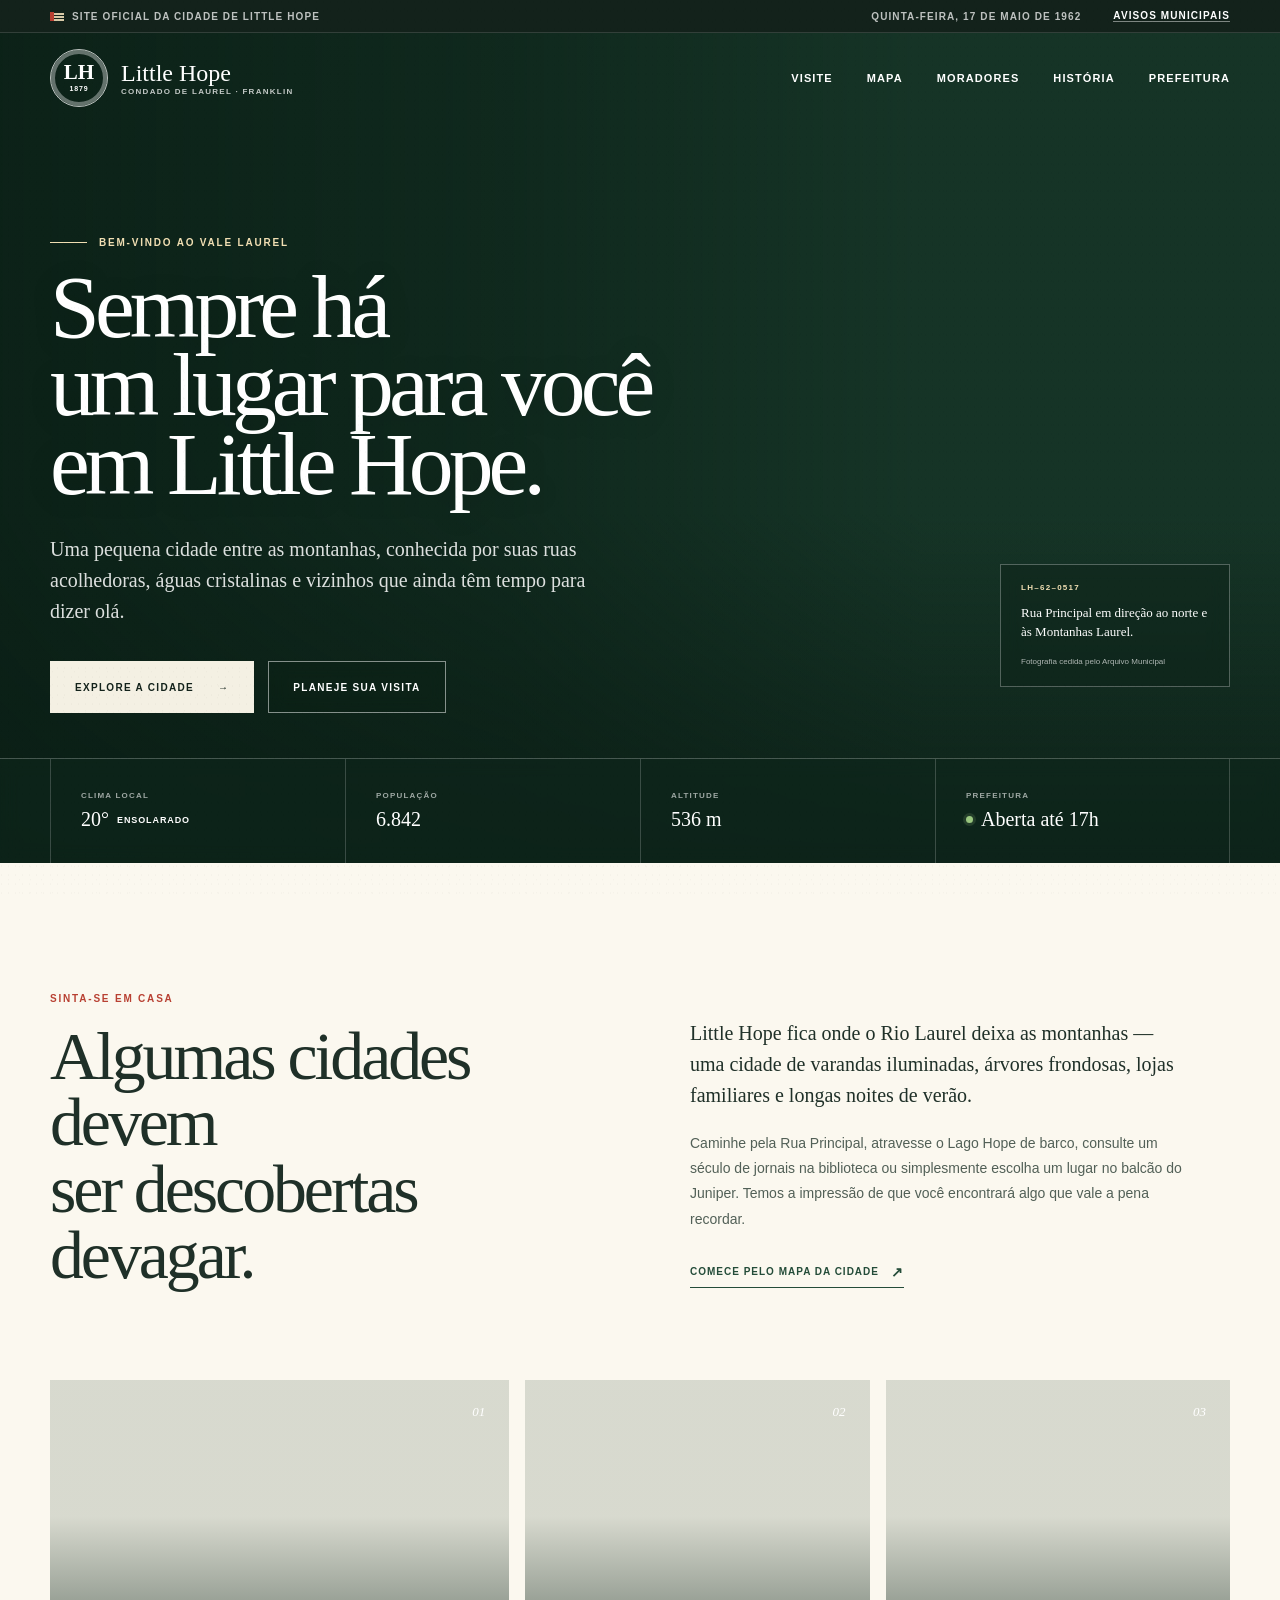
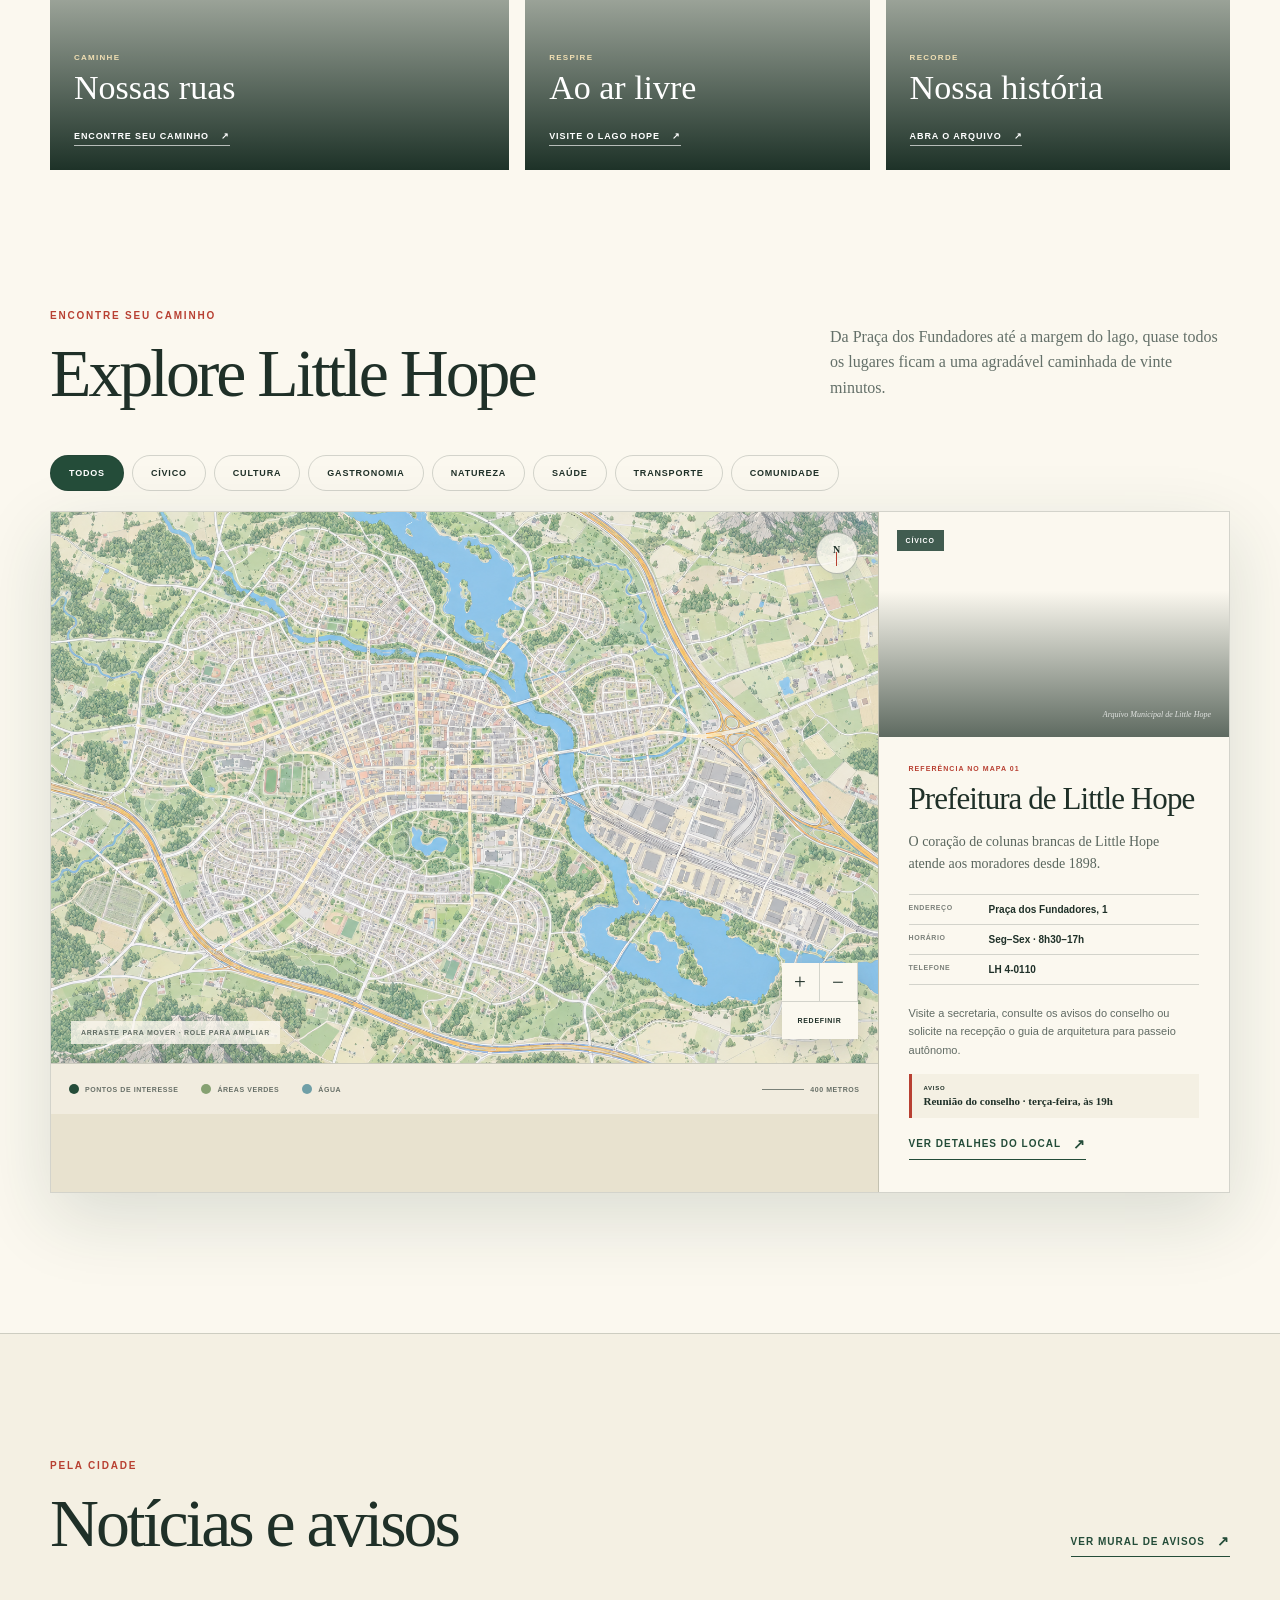
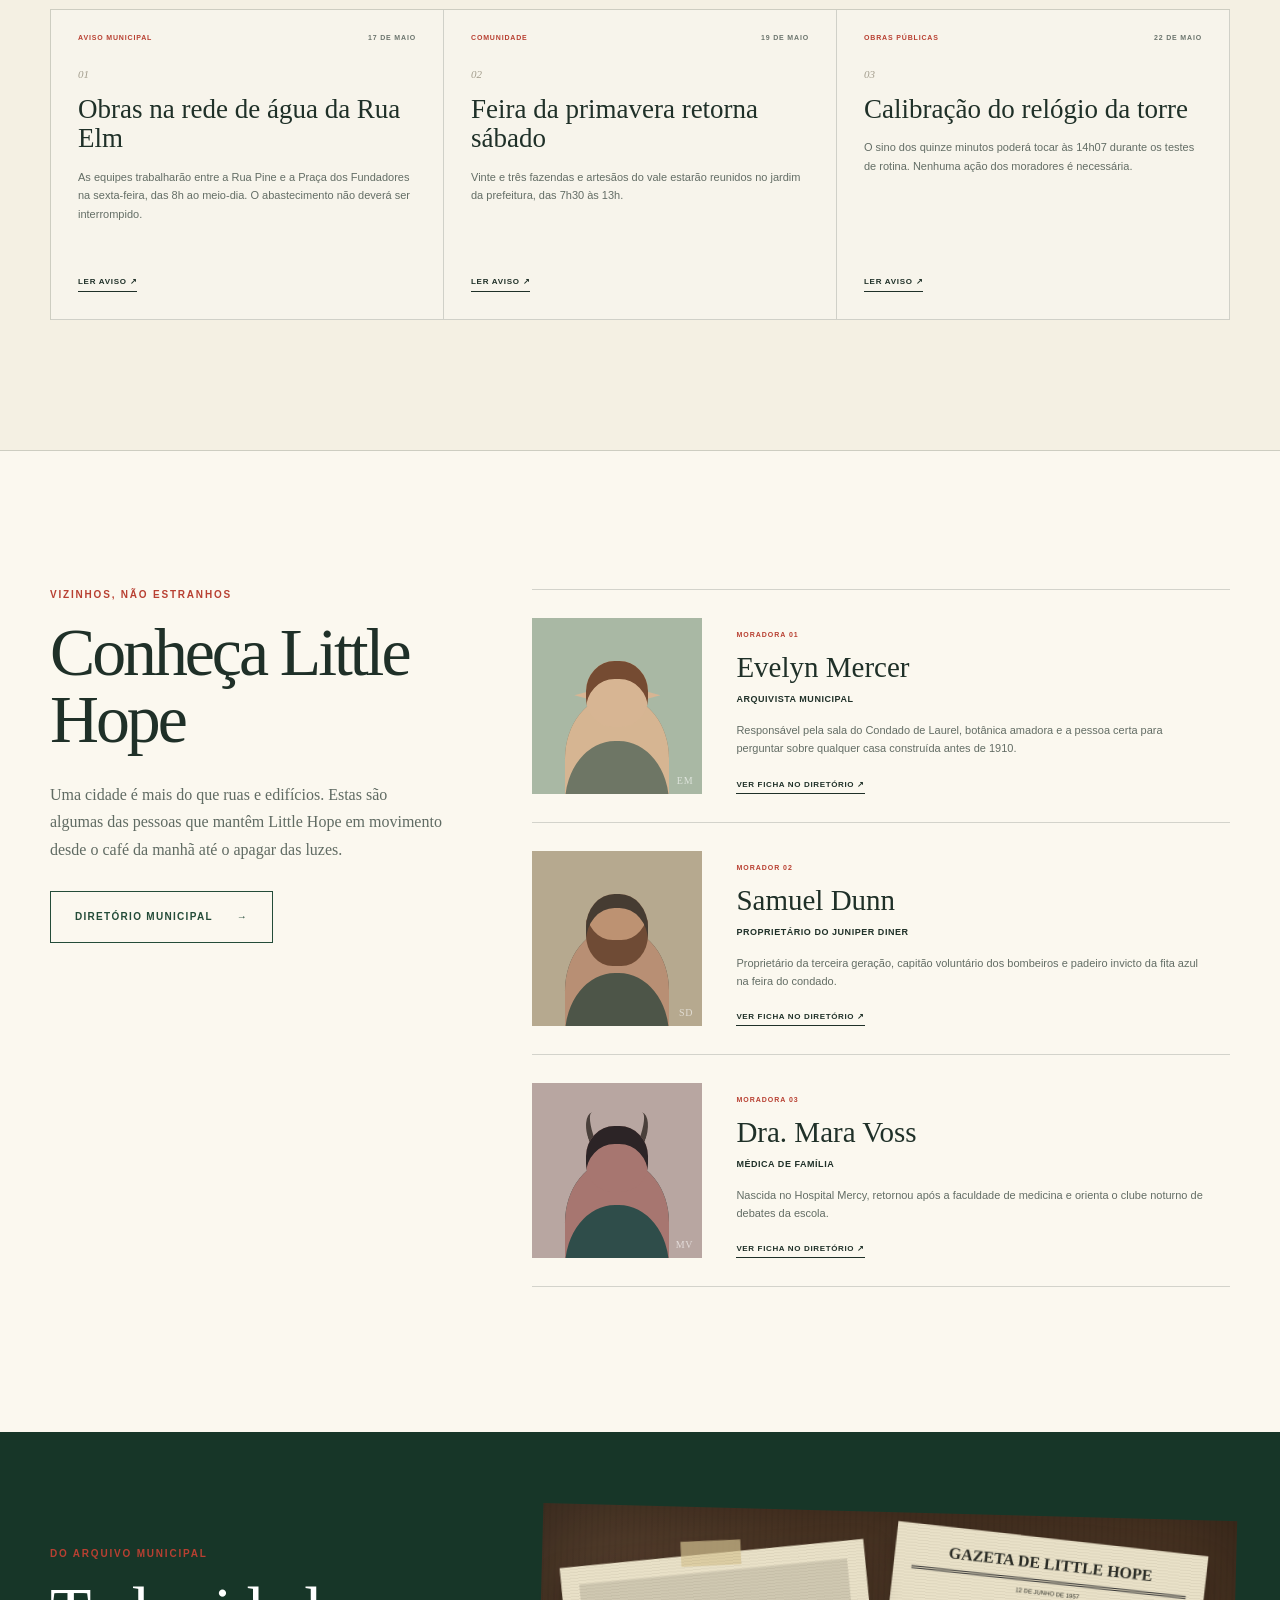
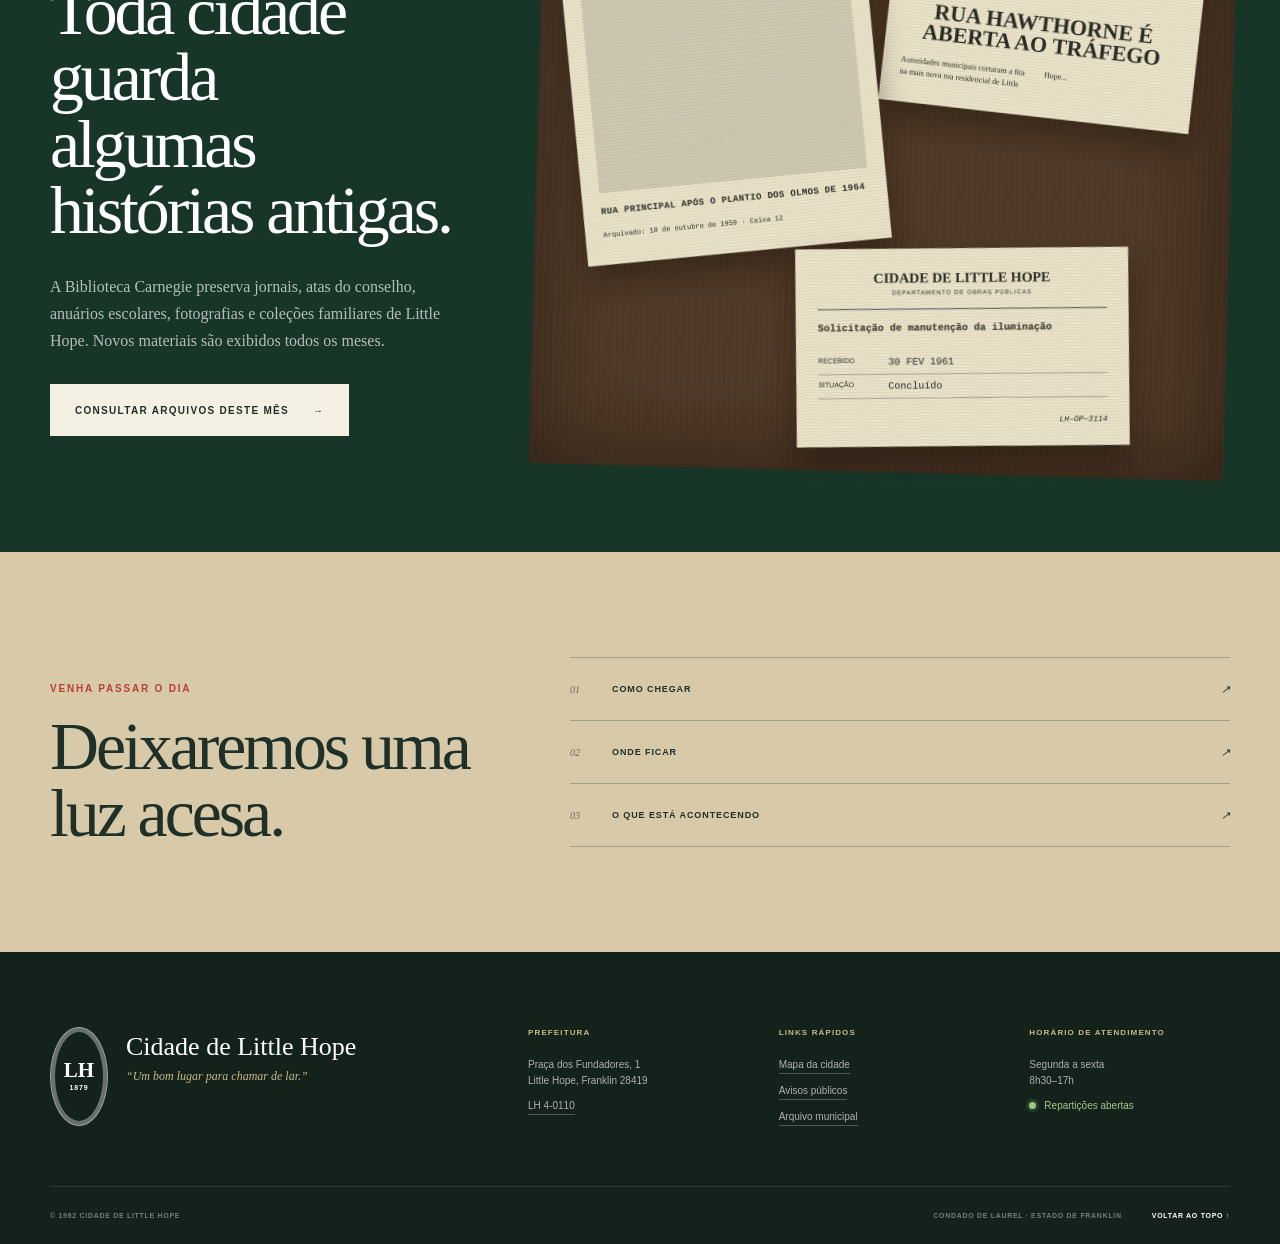
==== commit b3703017: "adiciona novas fuçoes ao mini map" ====
--- a/index.html
+++ b/index.html
@@ -1,365 +1,186 @@
 <!doctype html>
 <html lang="pt-BR">
+<head>
+  <meta charset="utf-8">
+  <meta name="viewport" content="width=device-width, initial-scale=1">
+  <meta name="description" content="Planeje sua visita, explore o mapa e descubra a vida em Little Hope, Franklin.">
+  <title>Little Hope, Franklin | Site Oficial da Cidade</title>
+  <link rel="stylesheet" href="CSSs\style.css">
+</head>
+<body>
+  <a class="skip-link" href="#main-content">Ir para o conteúdo principal</a>
 
-<head>
-    <meta charset="utf-8">
-    <meta name="viewport" content="width=device-width, initial-scale=1">
-    <meta name="description" content="Planeje sua visita, explore o mapa e descubra a vida em Little Hope, Franklin.">
-    <title>Little Hope, Franklin | Site Oficial da Cidade</title>
-    <link rel="stylesheet" href="../CSSs/style.css">
-</head>
+  <div class="civic-bar">
+    <div class="section-shell civic-bar-inner">
+      <span class="official-mark"><i></i> Site oficial da cidade de Little Hope</span>
+      <span>Quinta-feira, 17 de maio de 1962</span>
+      <a href="#notices">Avisos municipais</a>
+    </div>
+  </div>
 
-<body>
-    <a class="skip-link" href="#main-content">Ir para o conteúdo principal</a>
+  <header class="site-header" id="site-header">
+    <div class="section-shell header-inner">
+      <a class="town-brand" href="#top" aria-label="Página inicial de Little Hope">
+        <span class="town-seal"><b>LH</b><i>1879</i></span>
+        <span><b>Little Hope</b><small>Condado de Laurel · Franklin</small></span>
+      </a>
+      <button type="button" class="menu-button" id="menu-button" aria-expanded="false" aria-controls="primary-nav">
+        <span></span><span></span><span></span><b>Abrir menu</b>
+      </button>
+      <nav id="primary-nav" class="primary-nav" aria-label="Navegação principal">
+        <a href="#visit">Visite</a>
+        <a href="#map">Mapa</a>
+        <a href="#people">Moradores</a>
+        <a href="#archives">História</a>
+        <a href="#notices">Prefeitura</a>
+      </nav>
+    </div>
+  </header>
 
-    <div class="civic-bar">
-        <div class="section-shell civic-bar-inner">
-            <span class="official-mark"><i></i> Site oficial da cidade de Little Hope</span>
-            <span>Quinta-feira, 17 de maio de 1960</span>
-            <a href="#notices">Avisos municipais</a>
+  <main>
+    <section class="hero" id="top" aria-labelledby="hero-title">
+      <div class="hero-photo" role="img" aria-label="Rua Principal de Little Hope diante das Montanhas Laurel"></div>
+      <div class="hero-scrim"></div>
+      <div class="section-shell hero-inner">
+        <div class="hero-copy">
+          <p class="hero-kicker"><span></span> Bem-vindo ao Vale Laurel</p>
+          <h1 id="hero-title">Sempre há<br>um lugar para você<br>em Little Hope.</h1>
+          <p>Uma pequena cidade entre as montanhas, conhecida por suas ruas acolhedoras, águas cristalinas e vizinhos que ainda têm tempo para dizer olá.</p>
+          <div class="hero-actions">
+            <a class="button button-primary" href="#map">Explore a cidade <span>→</span></a>
+            <a class="button button-quiet" href="#visit">Planeje sua visita</a>
+          </div>
         </div>
+        <div class="hero-postcard" aria-label="Legenda da fotografia">
+          <span>LH–62–0517</span>
+          <p>Rua Principal em direção ao norte e às Montanhas Laurel.</p>
+          <small>Fotografia cedida pelo Arquivo Municipal</small>
+        </div>
+      </div>
+      <div class="hero-stats">
+        <div class="section-shell hero-stats-inner">
+          <div><span>Clima local</span><b>20° <small>Ensolarado</small></b></div>
+          <div><span>População</span><b>6.842</b></div>
+          <div><span>Altitude</span><b>536 m</b></div>
+          <div><span>Prefeitura</span><b><i class="open-dot"></i> Aberta até 17h</b></div>
+        </div>
+      </div>
+    </section>
+
+    <div id="main-content">
+      <section class="welcome section-shell" id="visit" aria-labelledby="welcome-title">
+        <div class="welcome-intro">
+          <p class="eyebrow">Sinta-se em casa</p>
+          <h2 id="welcome-title">Algumas cidades devem<br>ser descobertas devagar.</h2>
+        </div>
+        <div class="welcome-copy">
+          <p class="large-copy">Little Hope fica onde o Rio Laurel deixa as montanhas — uma cidade de varandas iluminadas, árvores frondosas, lojas familiares e longas noites de verão.</p>
+          <p>Caminhe pela Rua Principal, atravesse o Lago Hope de barco, consulte um século de jornais na biblioteca ou simplesmente escolha um lugar no balcão do Juniper. Temos a impressão de que você encontrará algo que vale a pena recordar.</p>
+          <a class="text-link" href="#map">Comece pelo mapa da cidade <span aria-hidden="true">↗</span></a>
+        </div>
+        <div class="welcome-cards">
+          <article class="welcome-card card-mainstreet"><div class="card-index">01</div><div><p>Caminhe</p><h3>Nossas ruas</h3><a href="#map">Encontre seu caminho <span>↗</span></a></div></article>
+          <article class="welcome-card card-lake"><div class="card-index">02</div><div><p>Respire</p><h3>Ao ar livre</h3><a href="#map">Visite o Lago Hope <span>↗</span></a></div></article>
+          <article class="welcome-card card-history"><div class="card-index">03</div><div><p>Recorde</p><h3>Nossa história</h3><a href="#archives">Abra o arquivo <span>↗</span></a></div></article>
+        </div>
+      </section>
+
+      <section class="map-section section-shell" id="map" aria-labelledby="map-title">
+        <div class="section-heading map-heading">
+          <div><p class="eyebrow">Encontre seu caminho</p><h2 id="map-title">Explore Little Hope</h2></div>
+          <p>Da Praça dos Fundadores até a margem do lago, quase todos os lugares ficam a uma agradável caminhada de vinte minutos.</p>
+        </div>
+
+        <div class="map-filter" aria-label="Filtrar locais do mapa">
+          <button type="button" class="active" data-category="all" aria-pressed="true">Todos</button>
+          <button type="button" data-category="civic" aria-pressed="false">Cívico</button>
+          <button type="button" data-category="culture" aria-pressed="false">Cultura</button>
+          <button type="button" data-category="food" aria-pressed="false">Gastronomia</button>
+          <button type="button" data-category="nature" aria-pressed="false">Natureza</button>
+          <button type="button" data-category="health" aria-pressed="false">Saúde</button>
+          <button type="button" data-category="transport" aria-pressed="false">Transporte</button>
+          <button type="button" data-category="community" aria-pressed="false">Comunidade</button>
+        </div>
+
+        <div class="map-layout">
+          <div class="map-frame">
+            <div class="map-viewport" id="map-viewport" role="application" tabindex="0" aria-label="Mapa interativo de Little Hope. Arraste para mover e use os controles de zoom.">
+              <div class="map-canvas" id="map-canvas">
+                <img class="map-art" src="Assets\imgs\map-little-hope.png" alt="Mapa geográfico de Little Hope" draggable="false">
+                <div class="map-labels" id="map-labels" aria-hidden="true"></div>
+                <div class="map-markers" id="map-markers"></div>
+              </div>
+              <div class="map-compass" aria-hidden="true"><b>N</b><i></i></div>
+              <div class="map-controls" aria-label="Controles do mapa">
+                <button type="button" id="zoom-in" aria-label="Aumentar zoom">+</button>
+                <button type="button" id="zoom-out" aria-label="Diminuir zoom">−</button>
+                <button type="button" class="reset-map" id="reset-map">Redefinir</button>
+              </div>
+              <p class="map-hint">Arraste para mover · Role para ampliar</p>
+            </div>
+            <div class="map-key"><span><i class="key-civic"></i> Pontos de interesse</span><span><i class="key-park"></i> Áreas verdes</span><span><i class="key-water"></i> Água</span><span class="map-scale">400 metros</span></div>
+          </div>
+
+          <aside class="place-panel" id="place-panel" aria-live="polite">
+            <div class="place-photo place-photo-town-hall" id="place-photo"><span id="place-category">Cívico</span><p>Arquivo Municipal de Little Hope</p></div>
+            <div class="place-copy">
+              <p class="place-number" id="place-number">Referência no mapa 01</p>
+              <h3 id="place-name">Prefeitura de Little Hope</h3>
+              <p class="place-description" id="place-description">O coração de colunas brancas de Little Hope atende aos moradores desde 1898.</p>
+              <dl><div><dt>Endereço</dt><dd id="place-address">Praça dos Fundadores, 1</dd></div><div><dt>Horário</dt><dd id="place-hours">Seg–Sex · 8h30–17h</dd></div><div><dt>Telefone</dt><dd id="place-phone">LH 4-0110</dd></div></dl>
+              <p class="place-detail" id="place-detail">Visite a secretaria, consulte os avisos do conselho ou solicite na recepção o guia de arquitetura para passeio autônomo.</p>
+              <div class="place-note"><span>Aviso</span><b id="place-note">Reunião do conselho · terça-feira, às 19h</b></div>
+              <button class="text-link" type="button">Ver detalhes do local <span>↗</span></button>
+            </div>
+          </aside>
+        </div>
+      </section>
+
+      <section class="notices" id="notices" aria-labelledby="notices-title">
+        <div class="section-shell">
+          <div class="section-heading notice-heading"><div><p class="eyebrow">Pela cidade</p><h2 id="notices-title">Notícias e avisos</h2></div><a class="text-link" href="#notices">Ver mural de avisos <span>↗</span></a></div>
+          <div class="notice-grid">
+            <article class="notice-card"><div class="notice-meta"><span>Aviso Municipal</span><time>17 de maio</time></div><span class="notice-index">01</span><h3>Obras na rede de água da Rua Elm</h3><p>As equipes trabalharão entre a Rua Pine e a Praça dos Fundadores na sexta-feira, das 8h ao meio-dia. O abastecimento não deverá ser interrompido.</p><a href="#notices">Ler aviso <span>↗</span></a></article>
+            <article class="notice-card"><div class="notice-meta"><span>Comunidade</span><time>19 de maio</time></div><span class="notice-index">02</span><h3>Feira da primavera retorna sábado</h3><p>Vinte e três fazendas e artesãos do vale estarão reunidos no jardim da prefeitura, das 7h30 às 13h.</p><a href="#notices">Ler aviso <span>↗</span></a></article>
+            <article class="notice-card"><div class="notice-meta"><span>Obras Públicas</span><time>22 de maio</time></div><span class="notice-index">03</span><h3>Calibração do relógio da torre</h3><p>O sino dos quinze minutos poderá tocar às 14h07 durante os testes de rotina. Nenhuma ação dos moradores é necessária.</p><a href="#notices">Ler aviso <span>↗</span></a></article>
+          </div>
+        </div>
+      </section>
+
+      <section class="people section-shell" id="people" aria-labelledby="people-title">
+        <div class="people-intro"><p class="eyebrow">Vizinhos, não estranhos</p><h2 id="people-title">Conheça Little Hope</h2><p>Uma cidade é mais do que ruas e edifícios. Estas são algumas das pessoas que mantêm Little Hope em movimento desde o café da manhã até o apagar das luzes.</p><a class="button button-outline" href="#people">Diretório municipal <span>→</span></a></div>
+        <div class="resident-list">
+          <article class="resident-card"><div class="resident-portrait portrait-elf" aria-hidden="true"><i class="portrait-ear left"></i><i class="portrait-ear right"></i><span>EM</span></div><div class="resident-copy"><span>Moradora 01</span><h3>Evelyn Mercer</h3><b>Arquivista Municipal</b><p>Responsável pela sala do Condado de Laurel, botânica amadora e a pessoa certa para perguntar sobre qualquer casa construída antes de 1910.</p><button type="button">Ver ficha no diretório <span>↗</span></button></div></article>
+          <article class="resident-card"><div class="resident-portrait portrait-dwarf" aria-hidden="true"><span>SD</span></div><div class="resident-copy"><span>Morador 02</span><h3>Samuel Dunn</h3><b>Proprietário do Juniper Diner</b><p>Proprietário da terceira geração, capitão voluntário dos bombeiros e padeiro invicto da fita azul na feira do condado.</p><button type="button">Ver ficha no diretório <span>↗</span></button></div></article>
+          <article class="resident-card"><div class="resident-portrait portrait-tiefling" aria-hidden="true"><i class="portrait-horn left"></i><i class="portrait-horn right"></i><span>MV</span></div><div class="resident-copy"><span>Moradora 03</span><h3>Dra. Mara Voss</h3><b>Médica de Família</b><p>Nascida no Hospital Mercy, retornou após a faculdade de medicina e orienta o clube noturno de debates da escola.</p><button type="button">Ver ficha no diretório <span>↗</span></button></div></article>
+        </div>
+      </section>
+
+      <section class="archives" id="archives" aria-labelledby="archive-title">
+        <div class="section-shell archive-layout">
+          <div class="archive-copy"><p class="eyebrow">Do arquivo municipal</p><h2 id="archive-title">Toda cidade guarda<br>algumas histórias antigas.</h2><p>A Biblioteca Carnegie preserva jornais, atas do conselho, anuários escolares, fotografias e coleções familiares de Little Hope. Novos materiais são exibidos todos os meses.</p><a class="button button-cream" href="#archives">Consultar arquivos deste mês <span>→</span></a></div>
+          <div class="archive-desk" aria-label="Seleção de documentos municipais digitalizados">
+            <article class="archive-paper paper-photo"><span class="paper-tape"></span><div class="mini-photo"></div><p>RUA PRINCIPAL APÓS O PLANTIO DOS OLMOS DE 1964</p><small>Arquivado: 18 de outubro de 1959 · Caixa 12</small></article>
+            <article class="archive-paper paper-news"><header>GAZETA DE LITTLE HOPE</header><time>12 de junho de 1957</time><h3>RUA HAWTHORNE É ABERTA AO TRÁFEGO</h3><div class="news-columns">Autoridades municipais cortaram a fita na mais nova rua residencial de Little Hope...</div></article>
+            <article class="archive-paper paper-form"><b>CIDADE DE LITTLE HOPE</b><span>DEPARTAMENTO DE OBRAS PÚBLICAS</span><hr><p>Solicitação de manutenção da iluminação</p><dl><div><dt>Recebido</dt><dd>30 FEV 1961</dd></div><div><dt>Situação</dt><dd>Concluído</dd></div></dl><i>LH–OP–3114</i></article>
+          </div>
+        </div>
+      </section>
+
+      <section class="visitor-strip"><div class="section-shell visitor-strip-inner"><div><p class="eyebrow">Venha passar o dia</p><h2>Deixaremos uma luz acesa.</h2></div><div class="visitor-actions"><a href="#map"><span>01</span><b>Como chegar</b><i>↗</i></a><a href="#map"><span>02</span><b>Onde ficar</b><i>↗</i></a><a href="#notices"><span>03</span><b>O que está acontecendo</b><i>↗</i></a></div></div></section>
     </div>
+  </main>
 
-    <header class="site-header" id="site-header">
-        <div class="section-shell header-inner">
-            <a class="town-brand" href="#top" aria-label="Página inicial de Little Hope">
-                <span class="town-seal"><b>LH</b><i>1879</i></span>
-                <span><b>Little Hope</b><small>Condado de Laurel · Franklin</small></span>
-            </a>
-            <button type="button" class="menu-button" id="menu-button" aria-expanded="false"
-                aria-controls="primary-nav">
-                <span></span><span></span><span></span><b>Abrir menu</b>
-            </button>
-            <nav id="primary-nav" class="primary-nav" aria-label="Navegação principal">
-                <a href="#visit">Visite</a>
-                <a href="#map">Mapa</a>
-                <a href="#people">Moradores</a>
-                <a href="#archives">História</a>
-                <a href="#notices">Prefeitura</a>
-            </nav>
-        </div>
-    </header>
+  <footer class="site-footer">
+    <div class="section-shell footer-main">
+      <div class="footer-brand"><span class="town-seal town-seal-light"><b>LH</b><i>1879</i></span><div><h2>Cidade de Little Hope</h2><p>“Um bom lugar para chamar de lar.”</p></div></div>
+      <div class="footer-column"><h3>Prefeitura</h3><p>Praça dos Fundadores, 1<br>Little Hope, Franklin 28419</p><a href="tel:+1555440110">LH 4-0110</a></div>
+      <div class="footer-column"><h3>Links rápidos</h3><a href="#map">Mapa da cidade</a><a href="#notices">Avisos públicos</a><a href="#archives">Arquivo municipal</a></div>
+      <div class="footer-column"><h3>Horário de atendimento</h3><p>Segunda a sexta<br>8h30–17h</p><span><i class="open-dot"></i> Repartições abertas</span></div>
+    </div>
+    <div class="section-shell footer-bottom"><span>© 1962 Cidade de Little Hope</span><span>Condado de Laurel · Estado de Franklin</span><a href="#top">Voltar ao topo ↑</a></div>
+  </footer>
 
-    <main>
-        <section class="hero" id="top" aria-labelledby="hero-title">
-            <div class="hero-photo" role="img" aria-label="Rua Principal de Little Hope diante das Montanhas Laurel">
-            </div>
-            <div class="hero-scrim"></div>
-            <div class="section-shell hero-inner">
-                <div class="hero-copy">
-                    <p class="hero-kicker"><span></span> Bem-vindo ao Vale Laurel</p>
-                    <h1 id="hero-title">Sempre há<br>um lugar para você<br>em Little Hope.</h1>
-                    <p>Uma pequena cidade entre as montanhas, conhecida por suas ruas acolhedoras, águas cristalinas e
-                        vizinhos que ainda têm tempo para dizer olá.</p>
-                    <div class="hero-actions">
-                        <a class="button button-primary" href="#map">Explore a cidade <span>→</span></a>
-                        <a class="button button-quiet" href="#visit">Planeje sua visita</a>
-                    </div>
-                </div>
-                <div class="hero-postcard" aria-label="Legenda da fotografia">
-                    <span>LH–62–0517</span>
-                    <p>Rua Principal em direção ao norte e às Montanhas Laurel.</p>
-                    <small>Fotografia cedida pelo Arquivo Municipal</small>
-                </div>
-            </div>
-            <div class="hero-stats">
-                <div class="section-shell hero-stats-inner">
-                    <div><span>Clima local</span><b>20° <small>Ensolarado</small></b></div>
-                    <div><span>População</span><b>6.842</b></div>
-                    <div><span>Altitude</span><b>536 m</b></div>
-                    <div><span>Prefeitura</span><b><i class="open-dot"></i> Aberta até 17h</b></div>
-                </div>
-            </div>
-        </section>
-
-        <div id="main-content">
-            <section class="welcome section-shell" id="visit" aria-labelledby="welcome-title">
-                <div class="welcome-intro">
-                    <p class="eyebrow">Sinta-se em casa</p>
-                    <h2 id="welcome-title">Algumas cidades devem<br>ser descobertas devagar.</h2>
-                </div>
-                <div class="welcome-copy">
-                    <p class="large-copy">Little Hope fica onde o Rio Laurel deixa as montanhas — uma cidade de varandas
-                        iluminadas, árvores frondosas, lojas familiares e longas noites de verão.</p>
-                    <p>Caminhe pela Rua Principal, atravesse o Lago Hope de barco, consulte um século de jornais na
-                        biblioteca ou simplesmente escolha um lugar no balcão do Juniper. Temos a impressão de que você
-                        encontrará algo que vale a pena recordar.</p>
-                    <a class="text-link" href="#map">Comece pelo mapa da cidade <span aria-hidden="true">↗</span></a>
-                </div>
-                <div class="welcome-cards">
-                    <article class="welcome-card card-mainstreet">
-                        <div class="card-index">01</div>
-                        <div>
-                            <p>Caminhe</p>
-                            <h3>Nossas ruas</h3><a href="#map">Encontre seu caminho <span>↗</span></a>
-                        </div>
-                    </article>
-                    <article class="welcome-card card-lake">
-                        <div class="card-index">02</div>
-                        <div>
-                            <p>Respire</p>
-                            <h3>Ao ar livre</h3><a href="#map">Visite o Lago Hope <span>↗</span></a>
-                        </div>
-                    </article>
-                    <article class="welcome-card card-history">
-                        <div class="card-index">03</div>
-                        <div>
-                            <p>Recorde</p>
-                            <h3>Nossa história</h3><a href="#archives">Abra o arquivo <span>↗</span></a>
-                        </div>
-                    </article>
-                </div>
-            </section>
-
-            <section class="map-section section-shell" id="map" aria-labelledby="map-title">
-                <div class="section-heading map-heading">
-                    <div>
-                        <p class="eyebrow">Encontre seu caminho</p>
-                        <h2 id="map-title">Explore Little Hope</h2>
-                    </div>
-                    <p>Da Praça dos Fundadores até a margem do lago, quase todos os lugares ficam a uma agradável
-                        caminhada de vinte minutos.</p>
-                </div>
-
-                <div class="map-filter" aria-label="Filtrar locais do mapa">
-                    <button type="button" class="active" data-category="All" aria-pressed="true">Todos</button>
-                    <button type="button" data-category="Civic" aria-pressed="false">Cívico</button>
-                    <button type="button" data-category="Culture" aria-pressed="false">Cultura</button>
-                    <button type="button" data-category="Dining" aria-pressed="false">Gastronomia</button>
-                    <button type="button" data-category="Outdoors" aria-pressed="false">Natureza</button>
-                </div>
-
-                <div class="map-layout">
-                    <div class="map-frame">
-                        <div class="map-viewport" id="map-viewport" role="application"
-                            aria-label="Mapa interativo de Little Hope. Arraste para mover e use os controles de zoom.">
-                            <div class="map-canvas" id="map-canvas">
-                                <div class="map-mountains mountains-one"></div>
-                                <div class="map-mountains mountains-two"></div>
-                                <div class="map-river"></div>
-                                <div class="map-lake"><span>LAGO HOPE</span></div>
-                                <div class="railway"><span>FERROVIA DO VALE LAUREL</span></div>
-                                <div class="road main-road"><span>RUA PRINCIPAL</span></div>
-                                <div class="road laurel-road"><span>AVENIDA LAUREL</span></div>
-                                <div class="road hawthorne-road"><span>RUA HAWTHORNE</span></div>
-                                <div class="road orchard-road"><span>ALAMEDA ORCHARD</span></div>
-                                <div class="park-patch park-one"></div>
-                                <div class="park-patch park-two"></div>
-                                <div class="orchard" aria-hidden="true">
-                                    <i></i><i></i><i></i><i></i><i></i><i></i><i></i><i></i><i></i><i></i><i></i><i></i><i></i><i></i><i></i><i></i><i></i><i></i><i></i><i></i>
-                                </div>
-                                <div class="town-block block-one"></div>
-                                <div class="town-block block-two"></div>
-                                <div class="town-block block-three"></div>
-                                <div class="town-block block-four"></div>
-                                <div id="map-markers"></div>
-                                <p class="map-district district-north">COLINA NORTE</p>
-                                <p class="map-district district-center">PRAÇA DOS FUNDADORES</p>
-                                <p class="map-district district-south">POMAR SUL</p>
-                            </div>
-                            <div class="map-compass" aria-hidden="true"><b>N</b><i></i></div>
-                            <div class="map-controls" aria-label="Controles do mapa">
-                                <button type="button" id="zoom-in" aria-label="Aumentar zoom">+</button>
-                                <button type="button" id="zoom-out" aria-label="Diminuir zoom">−</button>
-                                <button type="button" class="reset-map" id="reset-map">Redefinir</button>
-                            </div>
-                            <p class="map-hint">Arraste para mover · Role para ampliar</p>
-                        </div>
-                        <div class="map-key"><span><i class="key-civic"></i> Pontos de interesse</span><span><i
-                                    class="key-park"></i> Áreas verdes</span><span><i class="key-water"></i>
-                                Água</span><span class="map-scale">400 metros</span></div>
-                    </div>
-
-                    <aside class="place-panel" id="place-panel" aria-live="polite">
-                        <div class="place-photo place-photo-town-hall" id="place-photo"><span
-                                id="place-category">Cívico</span>
-                            <p>Arquivo Municipal de Little Hope</p>
-                        </div>
-                        <div class="place-copy">
-                            <p class="place-number" id="place-number">Referência no mapa 01</p>
-                            <h3 id="place-name">Prefeitura de Little Hope</h3>
-                            <p class="place-description" id="place-description">O coração de colunas brancas de Little
-                                Hope atende aos moradores desde 1898.</p>
-                            <dl>
-                                <div>
-                                    <dt>Endereço</dt>
-                                    <dd id="place-address">Praça dos Fundadores, 1</dd>
-                                </div>
-                                <div>
-                                    <dt>Horário</dt>
-                                    <dd id="place-hours">Seg–Sex · 8h30–17h</dd>
-                                </div>
-                                <div>
-                                    <dt>Telefone</dt>
-                                    <dd id="place-phone">LH 4-0110</dd>
-                                </div>
-                            </dl>
-                            <p class="place-detail" id="place-detail">Visite a secretaria, consulte os avisos do
-                                conselho ou solicite na recepção o guia de arquitetura para passeio autônomo.</p>
-                            <div class="place-note"><span>Aviso</span><b id="place-note">Reunião do conselho ·
-                                    terça-feira, às 19h</b></div>
-                            <button class="text-link" type="button">Ver detalhes do local <span>↗</span></button>
-                        </div>
-                    </aside>
-                </div>
-            </section>
-
-            <section class="notices" id="notices" aria-labelledby="notices-title">
-                <div class="section-shell">
-                    <div class="section-heading notice-heading">
-                        <div>
-                            <p class="eyebrow">Pela cidade</p>
-                            <h2 id="notices-title">Notícias e avisos</h2>
-                        </div><a class="text-link" href="#notices">Ver mural de avisos <span>↗</span></a>
-                    </div>
-                    <div class="notice-grid">
-                        <article class="notice-card">
-                            <div class="notice-meta"><span>Aviso Municipal</span><time>17 de maio</time></div><span
-                                class="notice-index">01</span>
-                            <h3>Obras na rede de água da Rua Elm</h3>
-                            <p>As equipes trabalharão entre a Rua Pine e a Praça dos Fundadores na sexta-feira, das 8h
-                                ao meio-dia. O abastecimento não deverá ser interrompido.</p><a href="#notices">Ler
-                                aviso <span>↗</span></a>
-                        </article>
-                        <article class="notice-card">
-                            <div class="notice-meta"><span>Comunidade</span><time>19 de maio</time></div><span
-                                class="notice-index">02</span>
-                            <h3>Feira da primavera retorna sábado</h3>
-                            <p>Vinte e três fazendas e artesãos do vale estarão reunidos no jardim da prefeitura, das
-                                7h30 às 13h.</p><a href="#notices">Ler aviso <span>↗</span></a>
-                        </article>
-                        <article class="notice-card">
-                            <div class="notice-meta"><span>Obras Públicas</span><time>22 de maio</time></div><span
-                                class="notice-index">03</span>
-                            <h3>Calibração do relógio da torre</h3>
-                            <p>O sino dos quinze minutos poderá tocar às 14h07 durante os testes de rotina. Nenhuma ação
-                                dos moradores é necessária.</p><a href="#notices">Ler aviso <span>↗</span></a>
-                        </article>
-                    </div>
-                </div>
-            </section>
-
-            <section class="people section-shell" id="people" aria-labelledby="people-title">
-                <div class="people-intro">
-                    <p class="eyebrow">Vizinhos, não estranhos</p>
-                    <h2 id="people-title">Conheça Little Hope</h2>
-                    <p>Uma cidade é mais do que ruas e edifícios. Estas são algumas das pessoas que mantêm Little Hope
-                        em movimento desde o café da manhã até o apagar das luzes.</p><a class="button button-outline"
-                        href="#people">Diretório municipal <span>→</span></a>
-                </div>
-                <div class="resident-list">
-                    <article class="resident-card">
-                        <div class="resident-portrait portrait-elf" aria-hidden="true"><i
-                                class="portrait-ear left"></i><i class="portrait-ear right"></i><span>EM</span></div>
-                        <div class="resident-copy"><span>Moradora 01</span>
-                            <h3>Evelyn Mercer</h3><b>Arquivista Municipal</b>
-                            <p>Responsável pela sala do Condado de Laurel, botânica amadora e a pessoa certa para
-                                perguntar sobre qualquer casa construída antes de 1910.</p><button type="button">Ver
-                                ficha no diretório <span>↗</span></button>
-                        </div>
-                    </article>
-                    <article class="resident-card">
-                        <div class="resident-portrait portrait-dwarf" aria-hidden="true"><span>SD</span></div>
-                        <div class="resident-copy"><span>Morador 02</span>
-                            <h3>Samuel Dunn</h3><b>Proprietário do Juniper Diner</b>
-                            <p>Proprietário da terceira geração, capitão voluntário dos bombeiros e padeiro invicto da
-                                fita azul na feira do condado.</p><button type="button">Ver ficha no diretório
-                                <span>↗</span></button>
-                        </div>
-                    </article>
-                    <article class="resident-card">
-                        <div class="resident-portrait portrait-tiefling" aria-hidden="true"><i
-                                class="portrait-horn left"></i><i class="portrait-horn right"></i><span>MV</span></div>
-                        <div class="resident-copy"><span>Moradora 03</span>
-                            <h3>Dra. Mara Voss</h3><b>Médica de Família</b>
-                            <p>Nascida no Hospital Mercy, retornou após a faculdade de medicina e orienta o clube
-                                noturno de debates da escola.</p><button type="button">Ver ficha no diretório
-                                <span>↗</span></button>
-                        </div>
-                    </article>
-                </div>
-            </section>
-
-            <section class="archives" id="archives" aria-labelledby="archive-title">
-                <div class="section-shell archive-layout">
-                    <div class="archive-copy">
-                        <p class="eyebrow">Do arquivo municipal</p>
-                        <h2 id="archive-title">Toda cidade guarda<br>algumas histórias antigas.</h2>
-                        <p>A Biblioteca Carnegie preserva jornais, atas do conselho, anuários escolares, fotografias e
-                            coleções familiares de Little Hope. Novos materiais são exibidos todos os meses.</p><a
-                            class="button button-cream" href="#archives">Consultar arquivos deste mês <span>→</span></a>
-                    </div>
-                    <div class="archive-desk" aria-label="Seleção de documentos municipais digitalizados">
-                        <article class="archive-paper paper-photo"><span class="paper-tape"></span>
-                            <div class="mini-photo"></div>
-                            <p>RUA PRINCIPAL APÓS O PLANTIO DOS OLMOS DE 1964</p><small>Arquivado: 18 de outubro de 1959
-                                · Caixa 12</small>
-                        </article>
-                        <article class="archive-paper paper-news">
-                            <header>GAZETA DE LITTLE HOPE</header><time>12 de junho de 1957</time>
-                            <h3>RUA HAWTHORNE É ABERTA AO TRÁFEGO</h3>
-                            <div class="news-columns">Autoridades municipais cortaram a fita na mais nova rua
-                                residencial de Little Hope...</div>
-                        </article>
-                        <article class="archive-paper paper-form"><b>CIDADE DE LITTLE HOPE</b><span>DEPARTAMENTO DE
-                                OBRAS PÚBLICAS</span>
-                            <hr>
-                            <p>Solicitação de manutenção da iluminação</p>
-                            <dl>
-                                <div>
-                                    <dt>Recebido</dt>
-                                    <dd>30 FEV 1961</dd>
-                                </div>
-                                <div>
-                                    <dt>Situação</dt>
-                                    <dd>Concluído</dd>
-                                </div>
-                            </dl><i>LH–OP–3114</i>
-                        </article>
-                    </div>
-                </div>
-            </section>
-
-            <section class="visitor-strip">
-                <div class="section-shell visitor-strip-inner">
-                    <div>
-                        <p class="eyebrow">Venha passar o dia</p>
-                        <h2>Deixaremos uma luz acesa.</h2>
-                    </div>
-                    <div class="visitor-actions"><a href="#map"><span>01</span><b>Como chegar</b><i>↗</i></a><a
-                            href="#map"><span>02</span><b>Onde ficar</b><i>↗</i></a><a
-                            href="#notices"><span>03</span><b>O que está acontecendo</b><i>↗</i></a></div>
-                </div>
-            </section>
-        </div>
-    </main>
-
-    <footer class="site-footer">
-        <div class="section-shell footer-main">
-            <div class="footer-brand"><span class="town-seal town-seal-light"><b>LH</b><i>1879</i></span>
-                <div>
-                    <h2>Cidade de Little Hope</h2>
-                    <p>“Um bom lugar para chamar de lar.”</p>
-                </div>
-            </div>
-            <div class="footer-column">
-                <h3>Prefeitura</h3>
-                <p>Praça dos Fundadores, 1<br>Little Hope, Franklin 28419</p><a href="tel:+1555440110">LH 4-0110</a>
-            </div>
-            <div class="footer-column">
-                <h3>Links rápidos</h3><a href="#map">Mapa da cidade</a><a href="#notices">Avisos públicos</a><a
-                    href="#archives">Arquivo municipal</a>
-            </div>
-            <div class="footer-column">
-                <h3>Horário de atendimento</h3>
-                <p>Segunda a sexta<br>8h30–17h</p><span><i class="open-dot"></i> Repartições abertas</span>
-            </div>
-        </div>
-        <div class="section-shell footer-bottom"><span>© 1962 Cidade de Little Hope</span><span>Condado de Laurel ·
-                Estado de Franklin</span><a href="#top">Voltar ao topo ↑</a></div>
-    </footer>
-
-    <script src="little-hope.js"></script>
+  <script src="little-hope.js"></script>
 </body>
-
-</html>+</html>
